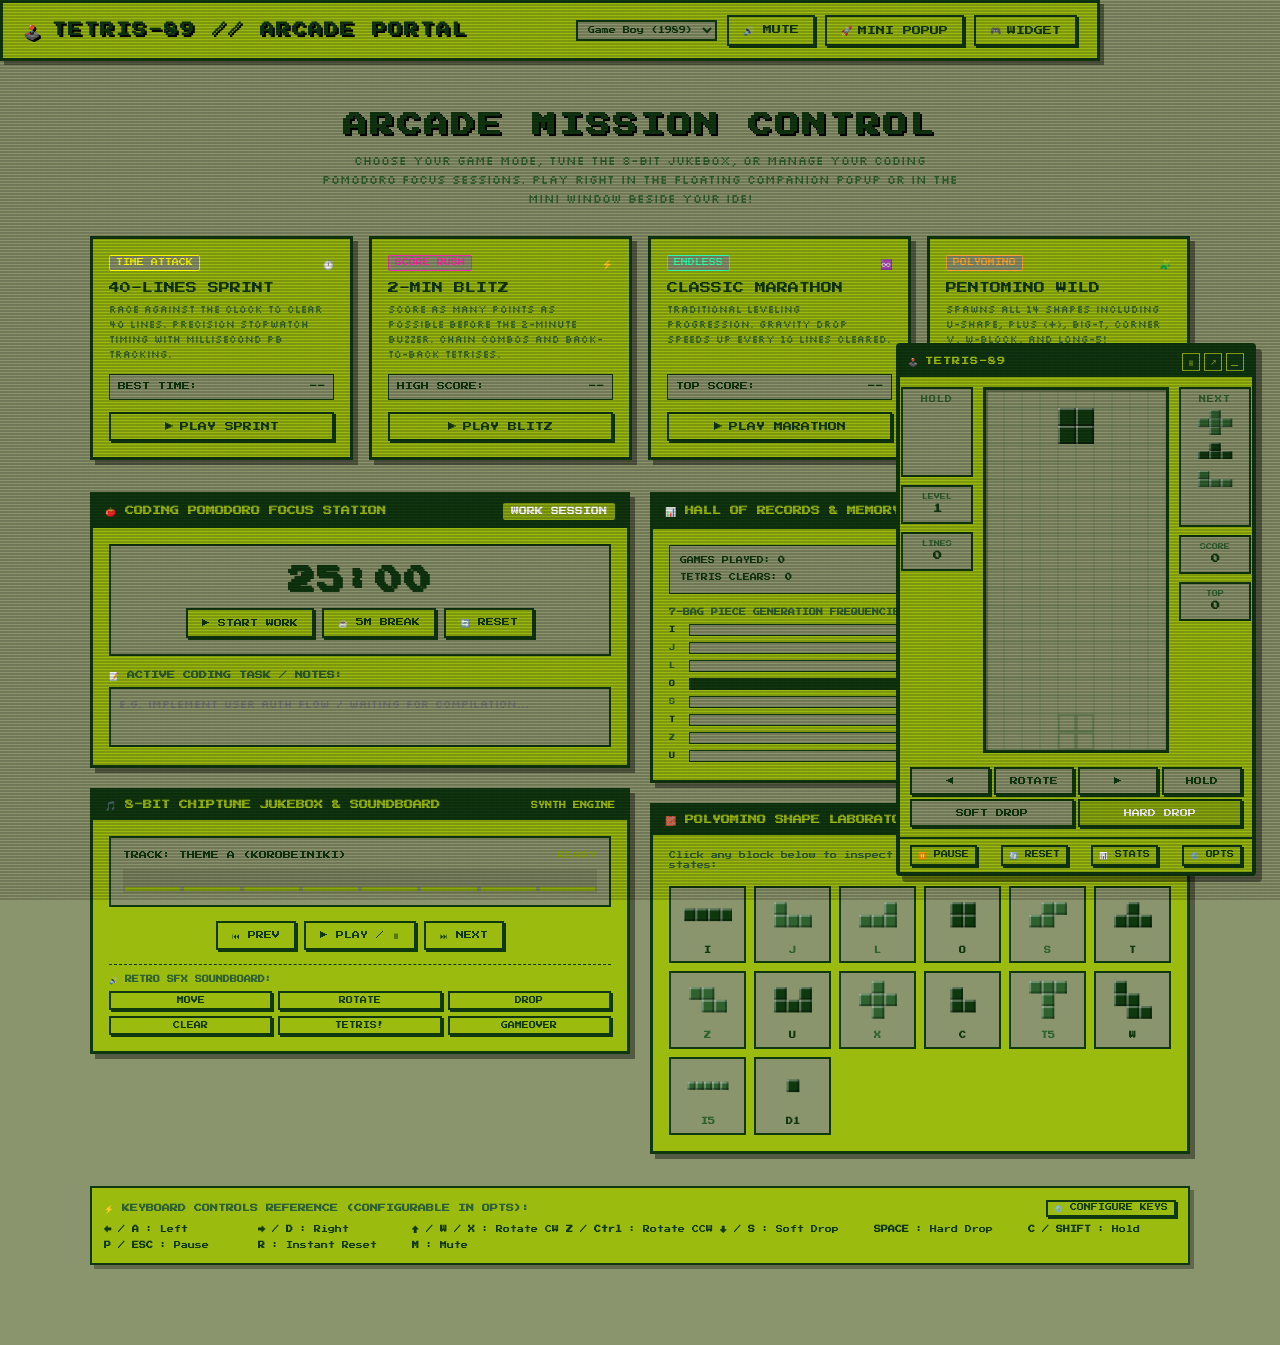
==== index.html @ 6d7c9aff "feat: Initial release of Lukey-tetris with Arcade Portal, Movable Mini Widget, Chiptune Jukebox, Pom" ====
<!DOCTYPE html>
<html lang="en">
<head>
  <meta charset="UTF-8">
  <meta name="viewport" content="width=device-width, initial-scale=1.0">
  <title>Retro Classic Tetris - Mini Floating Popup</title>
  <link rel="stylesheet" href="css/style.css">
  <link rel="icon" href="data:image/svg+xml,<svg xmlns='http://www.w3.org/2000/svg' viewBox='0 0 100 100'><rect width='45' height='45' fill='%2300f0f0'/><rect x='50' width='45' height='45' fill='%23f0a000'/><rect y='50' width='45' height='45' fill='%2300f000'/><rect x='50' y='50' width='45' height='45' fill='%23f00000'/></svg>">
</head>
<body data-theme="gameboy">
  <div class="crt-overlay"></div>

  <!-- Top Navigation Bar -->
  <header class="portal-nav">
    <div class="portal-logo">
      <span>🕹️</span> TETRIS-89 // ARCADE PORTAL
    </div>
    <div class="portal-nav-actions">
      <select id="quick-theme-select" class="setting-select" title="Switch Theme">
        <option value="gameboy">Game Boy (1989)</option>
        <option value="nes">NES Classic</option>
        <option value="cyberpunk">Cyberpunk Neon</option>
        <option value="matrix">Matrix Phosphor</option>
      </select>
      <button id="quick-mute-btn" class="retro-btn" title="Toggle Sound (M)">🔊 MUTE</button>
      <button id="btn-demo-popout" class="retro-btn primary" title="Open floating standalone popup window">
        <span>🚀</span> MINI POPUP
      </button>
      <button id="btn-demo-toggle-widget" class="retro-btn" title="Toggle floating widget">
        <span>🎮</span> WIDGET
      </button>
    </div>
  </header>

  <!-- Main Background Workspace & Arcade Portal -->
  <main class="workspace-container">
    <div class="portal-hero">
      <h1 class="portal-hero-title">ARCADE MISSION CONTROL</h1>
      <p class="portal-hero-sub">
        Choose your game mode, tune the 8-bit jukebox, or manage your coding Pomodoro focus sessions. Play right in the floating companion popup or in the mini window beside your IDE!
      </p>
    </div>

    <!-- Mode Selection Cards Grid -->
    <section class="mode-cards-grid">
      <!-- Mode 1: Sprint 40 -->
      <div class="mode-card">
        <div>
          <div class="mode-card-header">
            <span class="mode-tag" style="color: #ffff00; border-color: #ffff00;">TIME ATTACK</span>
            <span>⏱️</span>
          </div>
          <div class="mode-card-title">40-LINES SPRINT</div>
          <div class="mode-card-desc">
            Race against the clock to clear 40 lines. Precision stopwatch timing with millisecond PB tracking.
          </div>
        </div>
        <div>
          <div class="mode-card-stat">
            <span>BEST TIME:</span>
            <b id="hub-sprint-pb">--</b>
          </div>
          <button class="retro-btn primary btn-launch-mode" data-mode="sprint40" style="width: 100%;">
            <span>▶</span> PLAY SPRINT
          </button>
        </div>
      </div>

      <!-- Mode 2: Blitz 2-Min -->
      <div class="mode-card">
        <div>
          <div class="mode-card-header">
            <span class="mode-tag" style="color: #ff33aa; border-color: #ff33aa;">SCORE RUSH</span>
            <span>⚡</span>
          </div>
          <div class="mode-card-title">2-MIN BLITZ</div>
          <div class="mode-card-desc">
            Score as many points as possible before the 2-minute buzzer. Chain combos and Back-to-Back Tetrises.
          </div>
        </div>
        <div>
          <div class="mode-card-stat">
            <span>HIGH SCORE:</span>
            <b id="hub-blitz-pb">--</b>
          </div>
          <button class="retro-btn primary btn-launch-mode" data-mode="blitz2min" style="width: 100%;">
            <span>▶</span> PLAY BLITZ
          </button>
        </div>
      </div>

      <!-- Mode 3: Marathon -->
      <div class="mode-card">
        <div>
          <div class="mode-card-header">
            <span class="mode-tag" style="color: #33ffaa; border-color: #33ffaa;">ENDLESS</span>
            <span>♾️</span>
          </div>
          <div class="mode-card-title">CLASSIC MARATHON</div>
          <div class="mode-card-desc">
            Traditional leveling progression. Gravity drop speeds up every 10 lines cleared.
          </div>
        </div>
        <div>
          <div class="mode-card-stat">
            <span>TOP SCORE:</span>
            <b id="hub-marathon-pb">--</b>
          </div>
          <button class="retro-btn primary btn-launch-mode" data-mode="marathon" style="width: 100%;">
            <span>▶</span> PLAY MARATHON
          </button>
        </div>
      </div>

      <!-- Mode 4: Pentomino Wild -->
      <div class="mode-card">
        <div>
          <div class="mode-card-header">
            <span class="mode-tag" style="color: #ffaa33; border-color: #ffaa33;">POLYOMINO</span>
            <span>🧩</span>
          </div>
          <div class="mode-card-title">PENTOMINO WILD</div>
          <div class="mode-card-desc">
            Spawns all 14 shapes including U-Shape, Plus (+), Big-T, Corner V, W-block, and Long-5!
          </div>
        </div>
        <div>
          <div class="mode-card-stat">
            <span>SHAPE SET:</span>
            <b>14 BLOCKS</b>
          </div>
          <button class="retro-btn primary btn-launch-mode" data-mode="marathon" data-shapes="pentomino" style="width: 100%;">
            <span>▶</span> PLAY WILD
          </button>
        </div>
      </div>
    </section>

    <!-- Hub 2-Column Dashboard Grid -->
    <div class="portal-dashboard-grid">
      <!-- Left Column: Pomodoro & Jukebox -->
      <div style="display: flex; flex-direction: column; gap: 20px;">
        <!-- Card 1: Coding Pomodoro Station -->
        <div class="portal-card">
          <div class="portal-card-header">
            <span>🍅 CODING POMODORO FOCUS STATION</span>
            <span id="hub-pomo-status" class="pomo-status-tag">WORK SESSION</span>
          </div>
          <div class="portal-card-body">
            <div class="pomo-dashboard">
              <div id="hub-pomo-clock" class="pomo-large-clock">25:00</div>
              <div style="display: flex; gap: 8px; flex-wrap: wrap; justify-content: center;">
                <button id="hub-pomo-start" class="retro-btn primary" style="font-size: 8px;">▶ START WORK</button>
                <button id="hub-pomo-break" class="retro-btn" style="font-size: 8px;">☕ 5M BREAK</button>
                <button id="hub-pomo-reset" class="retro-btn" style="font-size: 8px;">🔄 RESET</button>
              </div>
            </div>
            <div>
              <div style="font-size: 8px; color: var(--text-muted); margin-bottom: 6px; font-weight: bold;">📝 ACTIVE CODING TASK / NOTES:</div>
              <textarea id="hub-pomo-notes" class="retro-textarea" placeholder="e.g. Implement user auth flow / Waiting for compilation..."></textarea>
            </div>
          </div>
        </div>

        <!-- Card 2: 8-Bit Chiptune Jukebox -->
        <div class="portal-card">
          <div class="portal-card-header">
            <span>🎵 8-BIT CHIPTUNE JUKEBOX & SOUNDBOARD</span>
            <span style="font-size: 7px; color: var(--panel-bg);">SYNTH ENGINE</span>
          </div>
          <div class="portal-card-body">
            <div class="jukebox-screen">
              <div style="display: flex; justify-content: space-between; align-items: center; font-size: 8px;">
                <span id="jukebox-track-name">TRACK: THEME A (KOROBEINIKI)</span>
                <span id="jukebox-status" style="color: var(--accent-color);">READY</span>
              </div>
              <div class="eq-container">
                <div class="eq-bar"></div>
                <div class="eq-bar"></div>
                <div class="eq-bar"></div>
                <div class="eq-bar"></div>
                <div class="eq-bar"></div>
                <div class="eq-bar"></div>
                <div class="eq-bar"></div>
                <div class="eq-bar"></div>
              </div>
            </div>

            <div style="display: flex; gap: 8px; justify-content: center;">
              <button id="jb-prev" class="retro-btn" style="font-size: 8px;">⏮ PREV</button>
              <button id="jb-play" class="retro-btn primary" style="font-size: 8px;">▶ PLAY / ⏸</button>
              <button id="jb-next" class="retro-btn" style="font-size: 8px;">⏭ NEXT</button>
            </div>

            <div style="border-top: 1px dashed var(--panel-border); padding-top: 10px;">
              <div style="font-size: 7px; color: var(--text-muted); margin-bottom: 6px; font-weight: bold;">🔊 RETRO SFX SOUNDBOARD:</div>
              <div class="sfx-grid">
                <button class="retro-btn btn-sfx" data-sfx="move" style="font-size: 7px; padding: 4px;">MOVE</button>
                <button class="retro-btn btn-sfx" data-sfx="rotate" style="font-size: 7px; padding: 4px;">ROTATE</button>
                <button class="retro-btn btn-sfx" data-sfx="drop" style="font-size: 7px; padding: 4px;">DROP</button>
                <button class="retro-btn btn-sfx" data-sfx="clear" style="font-size: 7px; padding: 4px;">CLEAR</button>
                <button class="retro-btn btn-sfx" data-sfx="tetris" style="font-size: 7px; padding: 4px;">TETRIS!</button>
                <button class="retro-btn btn-sfx" data-sfx="gameover" style="font-size: 7px; padding: 4px;">GAMEOVER</button>
              </div>
            </div>
          </div>
        </div>
      </div>

      <!-- Right Column: Records, Stats Matrix & Shape Lab -->
      <div style="display: flex; flex-direction: column; gap: 20px;">
        <!-- Card 3: Hall of Records -->
        <div class="portal-card">
          <div class="portal-card-header">
            <span>📊 HALL OF RECORDS & MEMORY</span>
            <button id="btn-open-full-stats" class="hdr-btn" style="font-size: 7px; padding: 2px 6px;">EXPAND</button>
          </div>
          <div class="portal-card-body">
            <div style="display: grid; grid-template-columns: 1fr 1fr; gap: 8px; font-size: 7px; background: var(--bg-color); padding: 10px; border: 1px solid var(--panel-border);">
              <div>GAMES PLAYED: <b id="hub-games-count">0</b></div>
              <div>LINES CLEARED: <b id="hub-lines-count">0</b></div>
              <div>TETRIS CLEARS: <b id="hub-tetris-count">0</b></div>
              <div>MAX COMBO: <b id="hub-combo-count">0</b></div>
            </div>

            <div>
              <div style="font-size: 7px; color: var(--text-muted); margin-bottom: 6px; font-weight: bold;">7-BAG PIECE GENERATION FREQUENCIES:</div>
              <div id="hub-piece-bars" class="piece-bars" style="max-height: 140px; overflow-y: auto;"></div>
            </div>
          </div>
        </div>

        <!-- Card 4: Polyomino Shape Laboratory -->
        <div class="portal-card">
          <div class="portal-card-header">
            <span>🧱 POLYOMINO SHAPE LABORATORY</span>
            <span style="font-size: 7px; color: var(--panel-bg);">14 SHAPES</span>
          </div>
          <div class="portal-card-body">
            <div style="font-size: 7px; color: var(--text-muted); line-height: 1.5;">
              Click any block below to inspect its rotation matrix and geometric states:
            </div>
            <div id="shape-lab-container" class="shape-lab-grid">
              <!-- Dynamically populated 14 blocks -->
            </div>
            <div id="shape-lab-detail" style="font-size: 7px; background: var(--bg-color); border: 1px solid var(--panel-border); padding: 8px; display: none;">
              <b id="shape-detail-name">U-SHAPE (POLYOMINO)</b>
              <div id="shape-detail-desc" style="color: var(--text-muted); margin-top: 4px;">Standard 5-block concave horseshoe piece.</div>
            </div>
          </div>
        </div>
      </div>
    </div>

    <!-- Quick Keyboard Controls Bar -->
    <div style="width: 100%; background: var(--panel-bg); border: 2px solid var(--panel-border); padding: 12px; box-shadow: 4px 4px 0px rgba(0,0,0,0.3);">
      <div style="display: flex; justify-content: space-between; align-items: center; margin-bottom: 8px;">
        <span style="font-size: 8px; font-weight: bold; color: var(--text-muted);">⚡ KEYBOARD CONTROLS REFERENCE (CONFIGURABLE IN OPTS):</span>
        <button id="btn-demo-settings" class="retro-btn" style="font-size: 7px; padding: 2px 6px;">⚙️ CONFIGURE KEYS</button>
      </div>
      <div style="display: grid; grid-template-columns: repeat(auto-fit, minmax(130px, 1fr)); gap: 6px; font-size: 7px;">
        <div><b>← / A</b> : Left</div>
        <div><b>→ / D</b> : Right</div>
        <div><b>↑ / W / X</b> : Rotate CW</div>
        <div><b>Z / Ctrl</b> : Rotate CCW</div>
        <div><b>↓ / S</b> : Soft Drop</div>
        <div><b>SPACE</b> : Hard Drop</div>
        <div><b>C / SHIFT</b> : Hold</div>
        <div><b>P / ESC</b> : Pause</div>
        <div><b>R</b> : Instant Reset</div>
        <div><b>M</b> : Mute</div>
      </div>
    </div>
  </main>

  <!-- FLOATING DRAGGABLE TETRIS POPUP WIDGET -->
  <div id="tetris-widget" class="tetris-widget">
    <!-- Draggable Header -->
    <div id="widget-header" class="widget-header">
      <div class="widget-title">
        <span>🕹️</span> TETRIS-89
        <span id="pomo-badge" class="pomo-badge" title="Click to Toggle Work / Break Timer">🍅 25:00</span>
      </div>
      <div class="widget-controls">
        <button id="btn-pause-header" class="hdr-btn" title="Pause (P)">⏸</button>
        <button id="btn-popout" class="hdr-btn" title="Pop-out into Standalone Window">↗</button>
        <button id="btn-minimize" class="hdr-btn" title="Minimize to Corner Pill">_</button>
      </div>
    </div>

    <!-- Main Widget Body -->
    <div class="widget-body">
      <!-- Left Side Panel (Hold & Level/Lines) -->
      <div class="side-panel">
        <div class="side-box">
          <div class="side-box-title">HOLD</div>
          <canvas id="hold-canvas" class="side-canvas"></canvas>
        </div>

        <div class="stat-box">
          <div class="stat-label">LEVEL</div>
          <div id="level-val" class="stat-value">1</div>
        </div>

        <div class="stat-box">
          <div class="stat-label">LINES</div>
          <div id="lines-val" class="stat-value">0</div>
        </div>
      </div>

      <!-- Center Game Matrix -->
      <div class="matrix-container">
        <canvas id="tetris-canvas"></canvas>

        <!-- Line clear / Combo badge -->
        <div id="line-badge" class="line-clear-badge">+800</div>

        <!-- Pause Overlay -->
        <div id="pause-overlay" class="matrix-overlay">
          <div class="overlay-title">PAUSED</div>
          <div class="overlay-sub">PRESS 'P' OR BUTTON TO RESUME</div>
          <div style="display: flex; flex-direction: column; gap: 8px; width: 85%;">
            <button id="btn-unpause" class="retro-btn primary" style="font-size: 8px;">▶ RESUME</button>
            <button id="btn-restart-pause" class="retro-btn" style="font-size: 8px; border-color: #ff4444; color: #ff6666;">🔄 RESTART GAME</button>
          </div>
        </div>

        <!-- Game Over Overlay -->
        <div id="game-over-overlay" class="matrix-overlay">
          <div class="overlay-title" style="color: #ff3333;">GAME OVER</div>
          <div id="new-record-banner" style="font-size: 7px; color: #ffcc00; margin-bottom: 6px; display: none;">★ NEW HIGH SCORE! ★</div>
          <div class="overlay-sub">
            SCORE: <span id="final-score-val">0</span><br>
            LINES: <span id="final-lines-val">0</span>
          </div>
          <button id="btn-restart-game" class="retro-btn primary" style="font-size: 8px;">🔄 PLAY AGAIN</button>
        </div>

        <!-- Resume Saved Game Overlay -->
        <div id="resume-overlay" class="matrix-overlay">
          <div class="overlay-title">SAVED GAME FOUND</div>
          <div id="saved-score-info" class="overlay-sub">SCORE: 0 | LVL: 1</div>
          <div style="display: flex; flex-direction: column; gap: 6px; width: 85%;">
            <button id="btn-resume-saved" class="retro-btn primary" style="font-size: 7px;">▶ RESUME GAME</button>
            <button id="btn-new-instead" class="retro-btn" style="font-size: 7px;">✨ NEW GAME</button>
          </div>
        </div>
      </div>

      <!-- Right Side Panel (Next Queue & Score) -->
      <div class="side-panel">
        <div class="side-box">
          <div class="side-box-title">NEXT</div>
          <canvas id="next-canvas" class="side-canvas tall"></canvas>
        </div>

        <div class="stat-box">
          <div class="stat-label">SCORE</div>
          <div id="score-val" class="stat-value">0</div>
        </div>

        <div class="stat-box">
          <div class="stat-label">TOP</div>
          <div id="high-score-val" class="stat-value">0</div>
        </div>
      </div>
    </div>

    <!-- On-screen Quick Controls -->
    <div class="touch-controls">
      <button id="btn-left" class="touch-btn">◀</button>
      <button id="btn-rotate" class="touch-btn">ROTATE</button>
      <button id="btn-right" class="touch-btn">▶</button>
      <button id="btn-hold" class="touch-btn">HOLD</button>
      <button id="btn-down" class="touch-btn" style="grid-column: span 2;">SOFT DROP</button>
      <button id="btn-drop" class="touch-btn" style="grid-column: span 2; background: var(--accent-color); color: #fff;">HARD DROP</button>
    </div>

    <!-- Footer Toolbar -->
    <div class="widget-footer">
      <button id="btn-footer-pause" class="retro-btn" style="font-size: 7px; padding: 4px 6px;" title="Pause / Resume (P)">⏸️ PAUSE</button>
      <button id="btn-footer-restart" class="retro-btn" style="font-size: 7px; padding: 4px 6px;" title="Restart from Beginning">🔄 RESET</button>
      <button id="btn-stats" class="retro-btn" style="font-size: 7px; padding: 4px 6px;">📊 STATS</button>
      <button id="btn-settings" class="retro-btn" style="font-size: 7px; padding: 4px 6px;">⚙️ OPTS</button>
    </div>
  </div>

  <!-- MINIMIZED BOTTOM-RIGHT DOCK PILL -->
  <div id="tetris-pill" class="tetris-pill" title="Click to Restore Tetris">
    <span>🎮</span>
    <div>
      <div class="pill-title">TETRIS-89</div>
      <div class="pill-stat">SCORE: <span id="pill-score">0</span> (LVL <span id="pill-level">1</span>)</div>
    </div>
    <span style="font-size: 8px;">▲</span>
  </div>

  <!-- BACKDROP -->
  <div id="modal-backdrop" class="modal-backdrop"></div>

  <!-- SETTINGS MODAL -->
  <div id="settings-modal" class="retro-modal">
    <div class="modal-header">
      <span>⚙️ GAME OPTIONS & THEMES</span>
      <button id="btn-close-settings" class="hdr-btn">✕</button>
    </div>
    <div class="modal-body">
      <div class="modal-section-title">GAMEPLAY MODES & DIFFICULTY</div>
      <div class="setting-row">
        <span>Game Mode:</span>
        <select id="game-mode-select" class="setting-select">
          <option value="marathon">Classic Marathon (Endless)</option>
          <option value="sprint40">40 Lines Sprint (Time Attack)</option>
          <option value="blitz2min">2-Minute Blitz (Score Rush)</option>
        </select>
      </div>

      <div class="setting-row">
        <span>Starting Level:</span>
        <select id="starting-level-select" class="setting-select">
          <option value="1">Level 1 (Easy)</option>
          <option value="3">Level 3 (Normal)</option>
          <option value="5">Level 5 (Medium)</option>
          <option value="8">Level 8 (Fast)</option>
          <option value="10">Level 10 (Hyper)</option>
          <option value="15">Level 15 (Grandmaster)</option>
        </select>
      </div>

      <div class="setting-row">
        <span>Shape Set / Mode:</span>
        <select id="piece-mode-select" class="setting-select">
          <option value="extended">Extended (U-Shape, +, Corner, T5, W)</option>
          <option value="pentomino">Master Wild (All 14 Polyominoes)</option>
          <option value="classic">Classic 7 (Standard 1989)</option>
        </select>
      </div>

      <div class="modal-section-title">CODING COMPANION & DISPLAY</div>
      <div class="setting-row">
        <span>Window Opacity:</span>
        <input type="range" id="opacity-slider" min="50" max="100" value="100" style="width: 100px;">
      </div>

      <div class="setting-row">
        <span>Widget Scale:</span>
        <select id="scale-select" class="setting-select">
          <option value="compact">Compact (320px)</option>
          <option value="normal">Standard (360px)</option>
          <option value="large">Expanded (430px)</option>
        </select>
      </div>

      <div class="setting-row">
        <span>Pomodoro Focus Companion:</span>
        <input type="checkbox" id="pomo-toggle">
      </div>

      <div class="modal-section-title">THEMES & VISUAL EFFECTS</div>
      <div class="setting-row">
        <span>Aesthetic Theme:</span>
        <select id="theme-select" class="setting-select">
          <option value="gameboy">Game Boy (1989)</option>
          <option value="nes">NES Classic</option>
          <option value="cyberpunk">Cyberpunk Neon</option>
          <option value="matrix">Matrix Phosphor</option>
        </select>
      </div>

      <div class="setting-row">
        <span>Hard Drop Screen Shake:</span>
        <input type="checkbox" id="shake-toggle" checked>
      </div>

      <div class="setting-row">
        <span>Line Clear Pixel Sparks:</span>
        <input type="checkbox" id="particle-toggle" checked>
      </div>

      <div class="setting-row">
        <span>CRT Scanline Shader:</span>
        <input type="checkbox" id="crt-toggle" checked>
      </div>

      <div class="setting-row">
        <span>Ghost Landing Piece:</span>
        <input type="checkbox" id="ghost-toggle" checked>
      </div>

      <div class="modal-section-title">8-BIT CHIPTUNE SYNTHESIZER</div>
      <div class="setting-row">
        <span>Music Track:</span>
        <select id="track-select" class="setting-select">
          <option value="themeA">Theme A (Korobeiniki - Classic)</option>
          <option value="themeB">Theme B (Troika - Upbeat Dance)</option>
          <option value="themeC">Theme C (Bradinsky - Arcade)</option>
        </select>
      </div>

      <div class="setting-row">
        <span>BGM Music Enabled:</span>
        <input type="checkbox" id="bgm-toggle" checked>
      </div>

      <div class="setting-row">
        <span>Retro Sound Effects:</span>
        <input type="checkbox" id="sfx-toggle" checked>
      </div>

      <div class="modal-section-title">KEYBOARD CUSTOMIZER (CLICK TO REBIND)</div>
      <div id="keybinds-container" class="keybind-list">
        <!-- Rendered dynamically -->
      </div>
    </div>
  </div>

  <!-- STATS & PIECE GENERATION MEMORY MODAL -->
  <div id="stats-modal" class="retro-modal">
    <div class="modal-header">
      <span>📊 MEMORY & GENERATION STATS</span>
      <button id="btn-close-stats" class="hdr-btn">✕</button>
    </div>
    <div class="modal-body">
      <div class="modal-section-title">ALL-TIME RECORDS & PERSONAL BESTS</div>
      <div style="display: grid; grid-template-columns: 1fr 1fr; gap: 6px; font-size: 7px; margin-bottom: 6px;">
        <div>GAMES: <b id="stat-games-played">0</b></div>
        <div>LINES: <b id="stat-total-lines">0</b></div>
        <div>TETRIS: <b id="stat-tetris-count">0</b></div>
        <div>MAX COMBO: <b id="stat-max-combo">0</b></div>
        <div>SPRINT (40L): <b id="stat-sprint-record" style="color: #ffff00;">--</b></div>
        <div>BLITZ (2M): <b id="stat-blitz-record" style="color: #ff33aa;">--</b></div>
      </div>

      <div class="modal-section-title">7-BAG PIECE GENERATION HISTORY</div>
      <div id="piece-bars-container" class="piece-bars">
        <!-- Dynamically rendered bars -->
      </div>

      <div class="modal-section-title">TOP 5 HIGH SCORES (MARATHON)</div>
      <ul id="high-scores-list" style="padding-left: 0;"></ul>
    </div>
  </div>

  <!-- Script includes -->
  <script src="js/audio.js"></script>
  <script src="js/storage.js"></script>
  <script src="js/engine.js"></script>
  <script src="js/ui.js"></script>
  <script>
    // Initialize UI on DOM load
    let tetrisUI = null;
    window.addEventListener('DOMContentLoaded', () => {
      tetrisUI = new TetrisUI(false);

      // Workspace helper buttons
      document.getElementById('btn-demo-pause')?.addEventListener('click', () => {
        tetrisUI.engine.togglePause();
      });

      document.getElementById('btn-demo-restart')?.addEventListener('click', () => {
        if (tetrisUI.pauseOverlay) tetrisUI.pauseOverlay.classList.remove('active');
        if (tetrisUI.gameOverOverlay) tetrisUI.gameOverOverlay.classList.remove('active');
        if (tetrisUI.resumeOverlay) tetrisUI.resumeOverlay.classList.remove('active');
        tetrisUI.engine.startNewGame();
      });

      document.getElementById('btn-demo-popout')?.addEventListener('click', () => {
        const popupWidth = 380;
        const popupHeight = 640;
        const left = window.screenX + window.outerWidth - popupWidth - 20;
        const top = window.screenY + 50;
        window.open('popup.html', 'TetrisPopup', `width=${popupWidth},height=${popupHeight},left=${left},top=${top},resizable=yes`);
      });

      document.getElementById('btn-demo-toggle-widget')?.addEventListener('click', () => {
        const widget = document.getElementById('tetris-widget');
        const pill = document.getElementById('tetris-pill');
        if (widget.classList.contains('minimized')) {
          tetrisUI.restore();
        } else {
          tetrisUI.minimize();
        }
      });

      document.getElementById('btn-demo-stats')?.addEventListener('click', () => {
        document.getElementById('btn-stats')?.click();
      });

      document.getElementById('btn-demo-settings')?.addEventListener('click', () => {
        document.getElementById('btn-settings')?.click();
      });
    });
  </script>
</body>
</html>
---- css/style.css ----
/* ==========================================================================
   RETRO CLASSIC TETRIS - STYLESHEET
   Themes: Game Boy (1989), NES Classic, Cyberpunk Synthwave, Matrix Terminal
   Features: Draggable floating popup, Minimize-to-Pill, CRT Scanlines, 8-Bit HUD
   ========================================================================== */

@import url('https://fonts.googleapis.com/css2?family=Press+Start+2P&family=Silkscreen:wght@400;700&family=VT323&display=swap');

:root {
  /* Default: Game Boy 1989 Theme */
  --bg-color: #8b956d;
  --panel-bg: #9bbc0f;
  --panel-border: #0f380f;
  --text-main: #0f380f;
  --text-muted: #306230;
  --accent-color: #8bac0f;
  --highlight-color: #0f380f;
  --grid-line: rgba(48, 98, 48, 0.25);
  
  /* Piece colors (Game Boy 4-tone palette) */
  --tet-I: #0f380f;
  --tet-J: #306230;
  --tet-L: #306230;
  --tet-O: #0f380f;
  --tet-S: #306230;
  --tet-T: #0f380f;
  --tet-Z: #306230;
  --tet-U: #0f380f;
  --tet-X: #306230;
  --tet-C: #0f380f;
  --tet-T5: #306230;
  --tet-W: #0f380f;
  --tet-I5: #306230;
  --tet-D1: #0f380f;
  --tet-ghost: rgba(48, 98, 48, 0.35);

  --font-pixel: 'Press Start 2P', 'Silkscreen', 'VT323', monospace;
  --font-alt: 'Silkscreen', monospace;
  --pixel-shadow: 2px 2px 0px #000;
  --ui-radius: 4px;
}

/* --- THEMES --- */

/* 1. NES Classic 1989 Theme */
body[data-theme="nes"] {
  --bg-color: #1a1a1a;
  --panel-bg: #282828;
  --panel-border: #bcbcbc;
  --text-main: #fcfcfc;
  --text-muted: #bcbcbc;
  --accent-color: #e40058;
  --highlight-color: #fce400;
  --grid-line: rgba(255, 255, 255, 0.08);

  --tet-I: #00f0f0;
  --tet-J: #0044f0;
  --tet-L: #f0a000;
  --tet-O: #f0f000;
  --tet-S: #00f000;
  --tet-T: #a000f0;
  --tet-Z: #f00000;
  --tet-U: #ff5500;
  --tet-X: #ff00aa;
  --tet-C: #ffd700;
  --tet-T5: #00ffcc;
  --tet-W: #9900ff;
  --tet-I5: #33ccff;
  --tet-D1: #ffffff;
  --tet-ghost: rgba(255, 255, 255, 0.25);
}

/* 2. Cyberpunk Synthwave Theme */
body[data-theme="cyberpunk"] {
  --bg-color: #0b0813;
  --panel-bg: #151124;
  --panel-border: #ff007f;
  --text-main: #00f3ff;
  --text-muted: #ff007f;
  --accent-color: #ffe600;
  --highlight-color: #00f3ff;
  --grid-line: rgba(0, 243, 255, 0.12);

  --tet-I: #00f3ff;
  --tet-J: #0066ff;
  --tet-L: #ff9900;
  --tet-O: #ffe600;
  --tet-S: #00ff66;
  --tet-T: #cc00ff;
  --tet-Z: #ff0055;
  --tet-U: #ff3366;
  --tet-X: #ff00ff;
  --tet-C: #ffcc00;
  --tet-T5: #00ffcc;
  --tet-W: #aa33ff;
  --tet-I5: #00ffff;
  --tet-D1: #ffffff;
  --tet-ghost: rgba(0, 243, 255, 0.3);
}

/* 3. Matrix Phosphor Terminal Theme */
body[data-theme="matrix"] {
  --bg-color: #020b04;
  --panel-bg: #051408;
  --panel-border: #00ff66;
  --text-main: #00ff66;
  --text-muted: #009933;
  --accent-color: #33ff88;
  --highlight-color: #ffffff;
  --grid-line: rgba(0, 255, 102, 0.15);

  --tet-I: #00ff66;
  --tet-J: #00cc55;
  --tet-L: #00aa44;
  --tet-O: #33ff88;
  --tet-S: #00ff66;
  --tet-T: #00cc55;
  --tet-Z: #00aa44;
  --tet-U: #00ff66;
  --tet-X: #33ff88;
  --tet-C: #00cc55;
  --tet-T5: #00aa44;
  --tet-W: #33ff88;
  --tet-I5: #00ff66;
  --tet-D1: #ffffff;
  --tet-ghost: rgba(0, 255, 102, 0.25);
}

/* --- BASE STYLES --- */

* {
  box-sizing: border-box;
  margin: 0;
  padding: 0;
  user-select: none;
  -webkit-user-select: none;
}

body {
  background-color: var(--bg-color);
  color: var(--text-main);
  font-family: var(--font-pixel);
  font-size: 10px;
  line-height: 1.4;
  min-height: 100vh;
  overflow: hidden;
  transition: background-color 0.25s ease, color 0.25s ease;
}

/* CRT Screen Shader Overlay */
.crt-overlay {
  pointer-events: none;
  position: fixed;
  top: 0;
  left: 0;
  width: 100vw;
  height: 100vh;
  z-index: 9999;
  background: linear-gradient(
    rgba(18, 16, 16, 0) 50%, 
    rgba(0, 0, 0, 0.22) 50%
  ), linear-gradient(
    90deg,
    rgba(255, 0, 0, 0.03),
    rgba(0, 255, 0, 0.01),
    rgba(0, 0, 255, 0.03)
  );
  background-size: 100% 3px, 6px 100%;
  opacity: 0.85;
}

body.no-crt .crt-overlay {
  display: none;
}

/* --- RETRO ARCADE PORTAL & MENU HUB STYLES --- */

.portal-nav {
  width: 100%;
  max-width: 1100px;
  display: flex;
  justify-content: space-between;
  align-items: center;
  padding: 12px 20px;
  background: var(--panel-bg);
  border: 3px solid var(--panel-border);
  box-shadow: 4px 4px 0px rgba(0, 0, 0, 0.4);
  margin-bottom: 24px;
}

.portal-logo {
  display: flex;
  align-items: center;
  gap: 10px;
  font-size: 14px;
  font-weight: bold;
  letter-spacing: 2px;
  color: var(--text-main);
  text-shadow: var(--pixel-shadow);
}

.portal-nav-actions {
  display: flex;
  align-items: center;
  gap: 10px;
}

.workspace-container {
  display: flex;
  flex-direction: column;
  align-items: center;
  min-height: 100vh;
  padding: 24px 20px 80px 20px;
  width: 100%;
  max-width: 1140px;
  margin: 0 auto;
}

.portal-hero {
  text-align: center;
  margin-bottom: 28px;
}

.portal-hero-title {
  font-size: 24px;
  letter-spacing: 3px;
  color: var(--text-main);
  text-shadow: var(--pixel-shadow);
  margin-bottom: 8px;
}

.portal-hero-sub {
  font-family: var(--font-alt);
  font-size: 12px;
  color: var(--text-muted);
  max-width: 650px;
  line-height: 1.6;
}

/* Mode Selection Cards Grid */
.mode-cards-grid {
  display: grid;
  grid-template-columns: repeat(auto-fit, minmax(240px, 1fr));
  gap: 16px;
  width: 100%;
  margin-bottom: 32px;
}

.mode-card {
  background: var(--panel-bg);
  border: 3px solid var(--panel-border);
  box-shadow: 5px 5px 0px rgba(0, 0, 0, 0.4);
  padding: 16px;
  display: flex;
  flex-direction: column;
  justify-content: space-between;
  position: relative;
  transition: transform 0.1s ease, box-shadow 0.1s ease, border-color 0.15s ease;
}

.mode-card:hover {
  transform: translate(-2px, -2px);
  box-shadow: 7px 7px 0px var(--panel-border);
  border-color: var(--highlight-color);
}

.mode-card-header {
  display: flex;
  justify-content: space-between;
  align-items: center;
  margin-bottom: 10px;
}

.mode-tag {
  font-size: 7px;
  background: var(--bg-color);
  border: 1px solid var(--panel-border);
  padding: 2px 6px;
  border-radius: 2px;
}

.mode-card-title {
  font-size: 11px;
  margin-bottom: 6px;
  color: var(--text-main);
  display: flex;
  align-items: center;
  gap: 6px;
}

.mode-card-desc {
  font-family: var(--font-alt);
  font-size: 10px;
  color: var(--text-muted);
  line-height: 1.5;
  margin-bottom: 12px;
  flex-grow: 1;
}

.mode-card-stat {
  font-size: 8px;
  background: var(--bg-color);
  padding: 6px 8px;
  border: 1px solid var(--panel-border);
  margin-bottom: 12px;
  display: flex;
  justify-content: space-between;
}

.mode-card-stat b {
  color: var(--highlight-color);
}

/* Hub 2-Column Dashboard Grid */
.portal-dashboard-grid {
  display: grid;
  grid-template-columns: 1fr 1fr;
  gap: 20px;
  width: 100%;
  margin-bottom: 32px;
}

@media (max-width: 860px) {
  .portal-dashboard-grid {
    grid-template-columns: 1fr;
  }
}

.portal-card {
  background: var(--panel-bg);
  border: 3px solid var(--panel-border);
  box-shadow: 5px 5px 0px rgba(0, 0, 0, 0.4);
  display: flex;
  flex-direction: column;
}

.portal-card-header {
  background: var(--panel-border);
  color: var(--panel-bg);
  padding: 8px 12px;
  font-size: 9px;
  font-weight: bold;
  display: flex;
  justify-content: space-between;
  align-items: center;
}

.portal-card-body {
  padding: 16px;
  display: flex;
  flex-direction: column;
  gap: 14px;
}

/* Chiptune Jukebox & Equalizer */
.jukebox-screen {
  background: var(--bg-color);
  border: 2px solid var(--panel-border);
  padding: 12px;
  display: flex;
  flex-direction: column;
  gap: 8px;
}

.eq-container {
  display: flex;
  align-items: flex-end;
  gap: 4px;
  height: 24px;
  padding: 2px;
  background: rgba(0,0,0,0.1);
}

.eq-bar {
  flex: 1;
  background: var(--accent-color);
  height: 20%;
  transition: height 0.15s ease;
}

.eq-bar.playing {
  animation: eq-bounce 0.6s infinite alternate ease-in-out;
}
.eq-bar:nth-child(2) { animation-delay: 0.1s; }
.eq-bar:nth-child(3) { animation-delay: 0.25s; }
.eq-bar:nth-child(4) { animation-delay: 0.15s; }
.eq-bar:nth-child(5) { animation-delay: 0.3s; }
.eq-bar:nth-child(6) { animation-delay: 0.05s; }
.eq-bar:nth-child(7) { animation-delay: 0.2s; }
.eq-bar:nth-child(8) { animation-delay: 0.35s; }

@keyframes eq-bounce {
  0% { height: 15%; }
  50% { height: 90%; }
  100% { height: 35%; }
}

.sfx-grid {
  display: grid;
  grid-template-columns: repeat(3, 1fr);
  gap: 6px;
}

/* Pomodoro Dashboard */
.pomo-dashboard {
  background: var(--bg-color);
  border: 2px solid var(--panel-border);
  padding: 16px;
  text-align: center;
  display: flex;
  flex-direction: column;
  align-items: center;
  gap: 10px;
}

.pomo-large-clock {
  font-size: 26px;
  font-weight: bold;
  letter-spacing: 3px;
  color: var(--text-main);
  text-shadow: 2px 2px 0px var(--panel-border);
  font-family: var(--font-pixel);
}

.pomo-status-tag {
  font-size: 8px;
  padding: 3px 8px;
  border-radius: 2px;
  background: var(--accent-color);
  color: #fff;
}

.retro-textarea {
  width: 100%;
  height: 60px;
  background: var(--bg-color);
  border: 2px solid var(--panel-border);
  color: var(--text-main);
  font-family: var(--font-alt);
  font-size: 11px;
  padding: 8px;
  resize: none;
  outline: none;
}

/* Shape Laboratory Grid */
.shape-lab-grid {
  display: grid;
  grid-template-columns: repeat(auto-fill, minmax(65px, 1fr));
  gap: 8px;
}

.shape-lab-card {
  background: var(--bg-color);
  border: 2px solid var(--panel-border);
  padding: 6px;
  text-align: center;
  display: flex;
  flex-direction: column;
  align-items: center;
  cursor: pointer;
  transition: transform 0.1s ease, border-color 0.15s ease;
}

.shape-lab-card:hover {
  transform: translateY(-2px);
  border-color: var(--highlight-color);
}

.shape-lab-canvas {
  width: 48px;
  height: 48px;
  image-rendering: pixelated;
}

.shape-lab-name {
  font-size: 7px;
  margin-top: 4px;
  font-weight: bold;
}

/* Retro Arcade Buttons */
.retro-btn {
  background: var(--panel-bg);
  color: var(--text-main);
  border: 2px solid var(--panel-border);
  box-shadow: 2px 2px 0px var(--panel-border);
  padding: 8px 14px;
  font-family: var(--font-pixel);
  font-size: 9px;
  cursor: pointer;
  outline: none;
  display: inline-flex;
  align-items: center;
  justify-content: center;
  gap: 6px;
  transition: transform 0.05s ease, box-shadow 0.05s ease, background-color 0.15s ease;
}

.retro-btn:hover {
  background: var(--accent-color);
  color: #fff;
}

.retro-btn:active {
  transform: translate(2px, 2px);
  box-shadow: 0px 0px 0px var(--panel-border);
}

.retro-btn.primary {
  border-color: var(--highlight-color);
  color: var(--highlight-color);
}

/* --- FLOATING POPUP WIDGET --- */

.tetris-widget {
  position: fixed;
  bottom: 24px;
  right: 24px;
  width: 360px;
  background: var(--panel-bg);
  border: 4px solid var(--panel-border);
  box-shadow: 6px 6px 0px rgba(0, 0, 0, 0.4);
  z-index: 1000;
  display: flex;
  flex-direction: column;
  border-radius: var(--ui-radius);
  transition: transform 0.2s cubic-bezier(0.2, 0.9, 0.3, 1.1), opacity 0.2s ease;
}

.tetris-widget.minimized {
  transform: translateY(120%);
  opacity: 0;
  pointer-events: none;
}

/* Floating Window Header */
.widget-header {
  background: var(--panel-border);
  color: var(--panel-bg);
  padding: 6px 8px;
  display: flex;
  justify-content: space-between;
  align-items: center;
  cursor: grab;
  font-size: 8px;
  letter-spacing: 1px;
}

.widget-header:active {
  cursor: grabbing;
}

.widget-title {
  display: flex;
  align-items: center;
  gap: 6px;
  font-weight: bold;
}

.widget-controls {
  display: flex;
  gap: 4px;
}

.hdr-btn {
  background: transparent;
  border: 1px solid var(--panel-bg);
  color: var(--panel-bg);
  width: 18px;
  height: 18px;
  font-family: var(--font-pixel);
  font-size: 8px;
  display: flex;
  align-items: center;
  justify-content: center;
  cursor: pointer;
  padding: 0;
}

.hdr-btn:hover {
  background: var(--panel-bg);
  color: var(--panel-border);
}

/* Widget Main Body */
.widget-body {
  display: flex;
  padding: 10px;
  gap: 10px;
  justify-content: center;
  align-items: flex-start;
  background: var(--panel-bg);
}

/* Side Panels (Hold & Next) */
.side-panel {
  display: flex;
  flex-direction: column;
  gap: 8px;
  width: 76px;
}

.side-box {
  background: var(--bg-color);
  border: 2px solid var(--panel-border);
  padding: 6px 4px;
  text-align: center;
}

.side-box-title {
  font-size: 7px;
  color: var(--text-muted);
  margin-bottom: 4px;
  letter-spacing: 1px;
}

.side-canvas {
  width: 60px;
  height: 60px;
  image-rendering: pixelated;
  image-rendering: crisp-edges;
  display: block;
  margin: 0 auto;
}

.side-canvas.tall {
  height: 110px;
}

/* Stat Box */
.stat-box {
  background: var(--bg-color);
  border: 2px solid var(--panel-border);
  padding: 6px 4px;
  text-align: center;
}

.stat-label {
  font-size: 6px;
  color: var(--text-muted);
  margin-bottom: 2px;
}

.stat-value {
  font-size: 9px;
  font-weight: bold;
  color: var(--text-main);
  word-break: break-all;
}

/* Game Matrix Screen */
.matrix-container {
  position: relative;
  background: var(--bg-color);
  border: 3px solid var(--panel-border);
  box-shadow: inset 2px 2px 0px rgba(0,0,0,0.25);
  display: flex;
  align-items: center;
  justify-content: center;
}

#tetris-canvas {
  display: block;
  image-rendering: pixelated;
  image-rendering: crisp-edges;
}

/* Matrix Overlays (Pause, Game Over, Resume) */
.matrix-overlay {
  position: absolute;
  top: 0;
  left: 0;
  width: 100%;
  height: 100%;
  background: rgba(0, 0, 0, 0.85);
  color: #fff;
  display: none;
  flex-direction: column;
  align-items: center;
  justify-content: center;
  padding: 12px;
  text-align: center;
  z-index: 10;
}

.matrix-overlay.active {
  display: flex;
}

.overlay-title {
  font-size: 12px;
  margin-bottom: 8px;
  color: var(--accent-color);
  text-shadow: var(--pixel-shadow);
  animation: blink 1s infinite alternate;
}

.overlay-sub {
  font-size: 7px;
  color: #ccc;
  margin-bottom: 12px;
  line-height: 1.4;
}

@keyframes blink {
  0% { opacity: 1; }
  100% { opacity: 0.6; }
}

/* Line Clear Popup Banner */
.line-clear-badge {
  position: absolute;
  top: 40%;
  left: 50%;
  transform: translate(-50%, -50%) scale(0);
  background: var(--highlight-color);
  color: var(--panel-bg);
  border: 2px solid var(--panel-border);
  padding: 6px 10px;
  font-size: 9px;
  font-weight: bold;
  pointer-events: none;
  z-index: 15;
  transition: transform 0.15s cubic-bezier(0.18, 0.89, 0.32, 1.28), opacity 0.2s ease;
  opacity: 0;
}

.line-clear-badge.show {
  transform: translate(-50%, -50%) scale(1.1);
  opacity: 1;
}

/* Bottom Controls / Toolbar */
.widget-footer {
  background: var(--panel-bg);
  border-top: 2px solid var(--panel-border);
  padding: 6px 10px;
  display: flex;
  justify-content: space-between;
  align-items: center;
  gap: 6px;
}

.touch-controls {
  display: grid;
  grid-template-columns: repeat(4, 1fr);
  gap: 4px;
  padding: 4px 10px 10px 10px;
}

.touch-btn {
  background: var(--bg-color);
  color: var(--text-main);
  border: 2px solid var(--panel-border);
  font-family: var(--font-pixel);
  font-size: 8px;
  padding: 8px 0;
  text-align: center;
  cursor: pointer;
  box-shadow: 2px 2px 0px var(--panel-border);
}

.touch-btn:active {
  transform: translate(1px, 1px);
  box-shadow: 0px 0px 0px;
}

/* --- MINIMIZED PILL (Bottom-Right Dock) --- */

.tetris-pill {
  position: fixed;
  bottom: 20px;
  right: 20px;
  background: var(--panel-bg);
  border: 3px solid var(--panel-border);
  box-shadow: 4px 4px 0px rgba(0, 0, 0, 0.4);
  padding: 8px 14px;
  display: none;
  align-items: center;
  gap: 10px;
  cursor: pointer;
  z-index: 999;
  border-radius: var(--ui-radius);
  animation: pulse-border 2s infinite ease;
}

.tetris-pill.active {
  display: flex;
}

.tetris-pill:hover {
  background: var(--accent-color);
  color: #fff;
}

.pill-title {
  font-size: 8px;
  font-weight: bold;
}

.pill-stat {
  font-size: 7px;
  color: var(--text-muted);
}

@keyframes pulse-border {
  0%, 100% { border-color: var(--panel-border); }
  50% { border-color: var(--accent-color); }
}

/* --- MODAL DIALOGS (Settings, Stats & History) --- */

.retro-modal {
  position: fixed;
  top: 50%;
  left: 50%;
  transform: translate(-50%, -50%) scale(0.95);
  width: 90%;
  max-width: 380px;
  background: var(--panel-bg);
  border: 4px solid var(--panel-border);
  box-shadow: 8px 8px 0px rgba(0, 0, 0, 0.6);
  z-index: 2000;
  display: none;
  flex-direction: column;
  max-height: 85vh;
  border-radius: var(--ui-radius);
}

.retro-modal.active {
  display: flex;
  transform: translate(-50%, -50%) scale(1);
}

.modal-header {
  background: var(--panel-border);
  color: var(--panel-bg);
  padding: 8px;
  display: flex;
  justify-content: space-between;
  align-items: center;
  font-size: 9px;
}

.modal-body {
  padding: 12px;
  overflow-y: auto;
  display: flex;
  flex-direction: column;
  gap: 12px;
}

.modal-section-title {
  font-size: 8px;
  color: var(--text-muted);
  border-bottom: 2px dashed var(--panel-border);
  padding-bottom: 4px;
  margin-bottom: 4px;
}

.setting-row {
  display: flex;
  justify-content: space-between;
  align-items: center;
  font-size: 8px;
}

.setting-select, .setting-input {
  background: var(--bg-color);
  color: var(--text-main);
  border: 2px solid var(--panel-border);
  font-family: var(--font-pixel);
  font-size: 7px;
  padding: 4px 6px;
  outline: none;
}

/* Piece Distribution Graph */
.piece-bars {
  display: flex;
  flex-direction: column;
  gap: 6px;
}

.piece-bar-row {
  display: flex;
  align-items: center;
  gap: 6px;
  font-size: 7px;
}

.piece-label {
  width: 14px;
  font-weight: bold;
}

.bar-track {
  flex: 1;
  background: var(--bg-color);
  height: 12px;
  border: 1px solid var(--panel-border);
  position: relative;
}

.bar-fill {
  background: var(--accent-color);
  height: 100%;
  width: 0%;
  transition: width 0.3s ease;
}

.piece-count {
  width: 32px;
  text-align: right;
}

.modal-backdrop {
  position: fixed;
  top: 0;
  left: 0;
  width: 100vw;
  height: 100vh;
  background: rgba(0, 0, 0, 0.6);
  z-index: 1999;
  display: none;
}

.modal-backdrop.active {
  display: block;
}

/* Widget Sizing Presets */
.tetris-widget.size-compact {
  width: 320px;
}
.tetris-widget.size-normal {
  width: 360px;
}
.tetris-widget.size-large {
  width: 430px;
}

/* Screen Shake Animation */
@keyframes screen-shake {
  0% { transform: translate(0, 0); }
  25% { transform: translate(-3px, 4px); }
  50% { transform: translate(3px, -3px); }
  75% { transform: translate(-2px, 2px); }
  100% { transform: translate(0, 0); }
}
.matrix-container.shake {
  animation: screen-shake 0.16s cubic-bezier(0.36, 0.07, 0.19, 0.97);
}

/* Pomodoro Badge */
.pomo-badge {
  background: var(--accent-color);
  color: #fff;
  padding: 2px 6px;
  border-radius: 2px;
  font-size: 7px;
  margin-left: 6px;
  display: none;
  align-items: center;
  gap: 4px;
  cursor: pointer;
}
.pomo-badge.active {
  display: inline-flex;
}
.pomo-badge.break {
  background: #ff3333;
  animation: blink 0.8s infinite alternate;
}

/* Keybinding Customizer */
.keybind-list {
  display: flex;
  flex-direction: column;
  gap: 4px;
}
.keybind-row {
  display: flex;
  justify-content: space-between;
  align-items: center;
  font-size: 7px;
  padding: 3px 0;
  border-bottom: 1px dotted var(--grid-line);
}
.keybind-btn {
  background: var(--bg-color);
  border: 2px solid var(--panel-border);
  color: var(--text-main);
  font-family: var(--font-pixel);
  font-size: 7px;
  padding: 3px 8px;
  cursor: pointer;
  min-width: 70px;
  text-align: center;
  box-shadow: 1px 1px 0px var(--panel-border);
}
.keybind-btn:hover {
  background: var(--accent-color);
  color: #fff;
}
.keybind-btn.recording {
  background: var(--accent-color);
  color: #fff;
  animation: blink 0.5s infinite alternate;
  border-color: #ffff00;
}

/* Mode Badges */
.mode-badge {
  font-size: 7px;
  color: var(--accent-color);
  font-weight: bold;
}

/* Responsive adjustments */
@media (max-width: 480px) {
  .tetris-widget {
    width: calc(100vw - 20px) !important;
    right: 10px;
    bottom: 10px;
  }
}
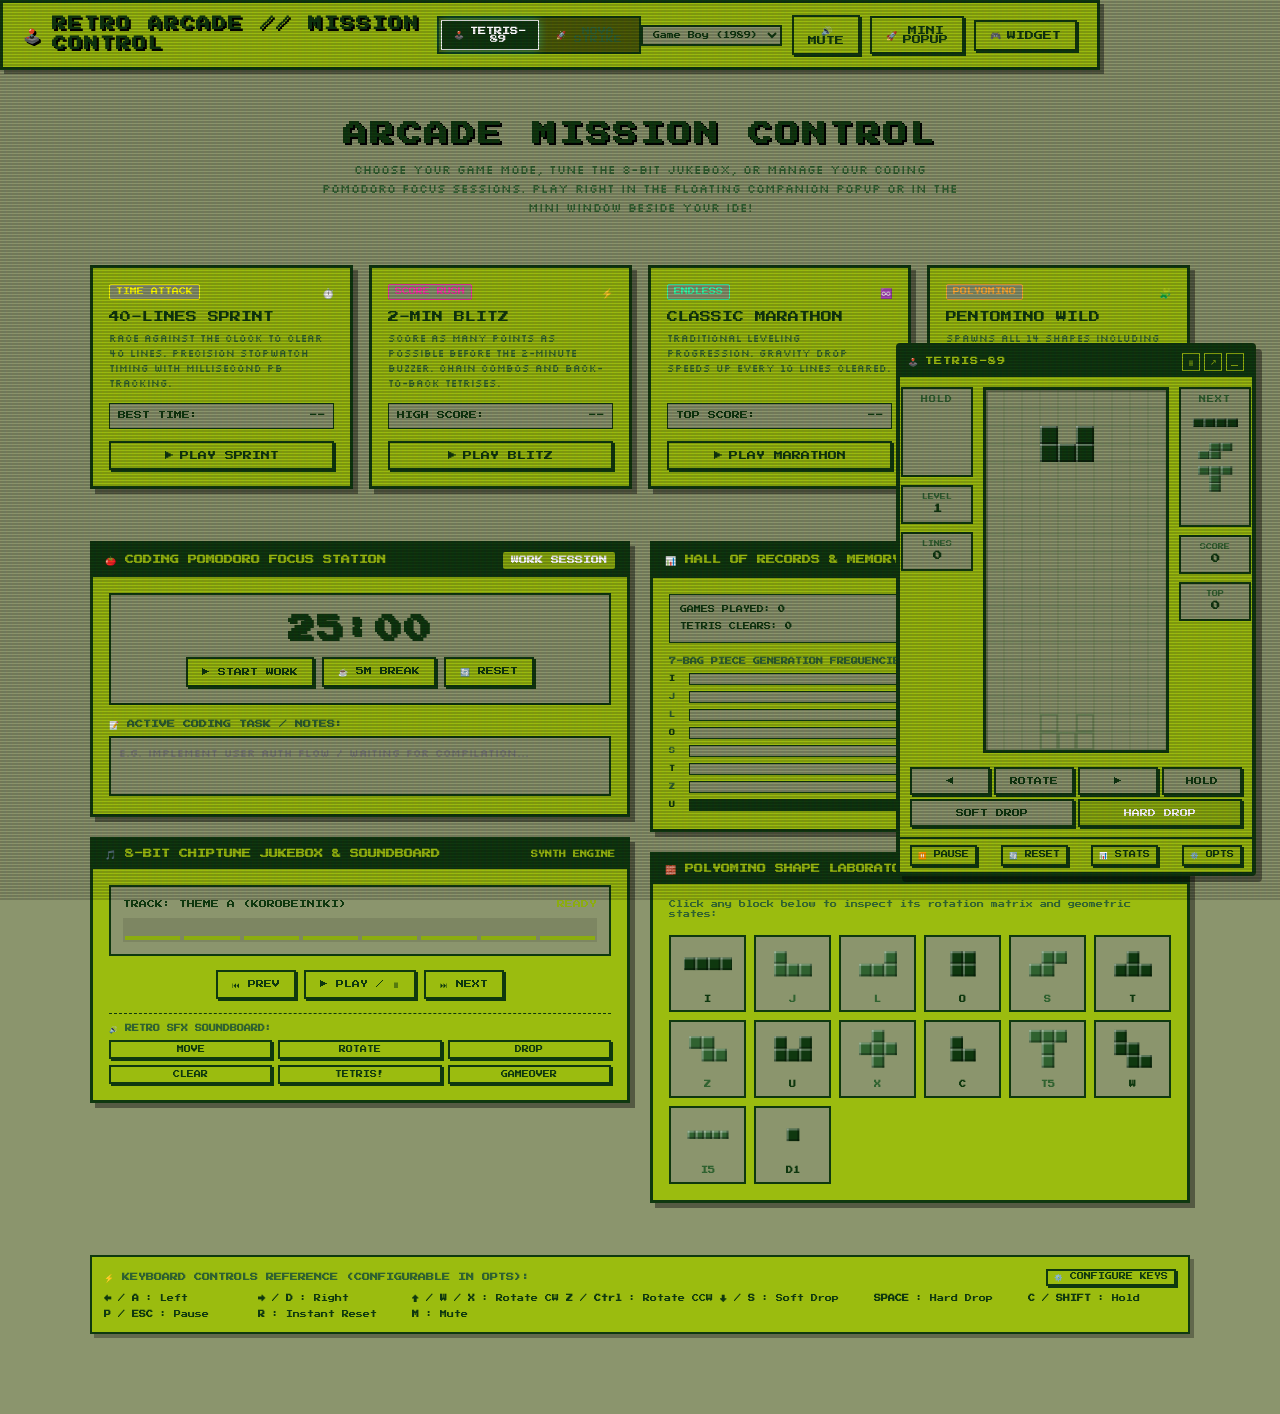
==== commit 4121c060: "feat: Add Nova Strike 1989 space shooter module and seamless 1-click arcade game switcher" ====
--- a/index.html
+++ b/index.html
@@ -5,7 +5,15 @@
   <meta name="viewport" content="width=device-width, initial-scale=1.0">
   <title>Retro Classic Tetris - Mini Floating Popup</title>
   <link rel="stylesheet" href="css/style.css">
+  <link rel="manifest" href="manifest.json">
   <link rel="icon" href="data:image/svg+xml,<svg xmlns='http://www.w3.org/2000/svg' viewBox='0 0 100 100'><rect width='45' height='45' fill='%2300f0f0'/><rect x='50' width='45' height='45' fill='%23f0a000'/><rect y='50' width='45' height='45' fill='%2300f000'/><rect x='50' y='50' width='45' height='45' fill='%23f00000'/></svg>">
+  <script>
+    if ('serviceWorker' in navigator) {
+      window.addEventListener('load', () => {
+        navigator.serviceWorker.register('./sw.js').catch(err => console.log('SW registration error:', err));
+      });
+    }
+  </script>
 </head>
 <body data-theme="gameboy">
   <div class="crt-overlay"></div>
@@ -13,8 +21,19 @@
   <!-- Top Navigation Bar -->
   <header class="portal-nav">
     <div class="portal-logo">
-      <span>🕹️</span> TETRIS-89 // ARCADE PORTAL
-    </div>
+      <span>🕹️</span> RETRO ARCADE // MISSION CONTROL
+    </div>
+
+    <!-- Arcade Cabinet Game Switcher -->
+    <div class="arcade-switcher">
+      <button id="tab-tetris" class="game-tab-btn active" title="Switch to Classic Tetris (Tab / 1)">
+        <span>🕹️</span> TETRIS-89
+      </button>
+      <button id="tab-space" class="game-tab-btn" title="Switch to Nova Strike Space Shooter (Tab / 2)">
+        <span>🚀</span> NOVA STRIKE
+      </button>
+    </div>
+
     <div class="portal-nav-actions">
       <select id="quick-theme-select" class="setting-select" title="Switch Theme">
         <option value="gameboy">Game Boy (1989)</option>
@@ -34,7 +53,9 @@
 
   <!-- Main Background Workspace & Arcade Portal -->
   <main class="workspace-container">
-    <div class="portal-hero">
+    <!-- TETRIS-89 VIEW CONTAINER -->
+    <div id="tetris-portal-view" style="width: 100%; display: flex; flex-direction: column; align-items: center; gap: 20px;">
+      <div class="portal-hero">
       <h1 class="portal-hero-title">ARCADE MISSION CONTROL</h1>
       <p class="portal-hero-sub">
         Choose your game mode, tune the 8-bit jukebox, or manage your coding Pomodoro focus sessions. Play right in the floating companion popup or in the mini window beside your IDE!
@@ -271,6 +292,100 @@
         <div><b>M</b> : Mute</div>
       </div>
     </div>
+  </div> <!-- /#tetris-portal-view -->
+
+  <!-- NOVA STRIKE: 1989 SPACE SHOOTER VIEW CONTAINER -->
+  <div id="space-game-view" class="space-view-container">
+    <div class="portal-hero">
+      <h1 class="portal-hero-title">🚀 NOVA STRIKE // 1989</h1>
+      <p class="portal-hero-sub">
+        High-octane retro space combat. Evade swarming alien squadrons, shatter asteroid fields, collect weapon upgrades, and eliminate Dreadnought flagships!
+      </p>
+    </div>
+
+    <div class="space-cabinet-layout">
+      <!-- Left: Canvas Arcade Machine -->
+      <div class="space-arcade-frame">
+        <div id="space-game-container">
+          <canvas id="space-canvas" width="480" height="640"></canvas>
+        </div>
+      </div>
+
+      <!-- Right: Sidebar Mission Control & Guide -->
+      <div class="space-side-panel">
+        <!-- Card 1: Action Controls -->
+        <div class="space-card">
+          <div class="space-card-title">
+            <span>⚡ MISSION CONTROLS</span>
+            <span style="color: #00f0f0;">ACTIVE</span>
+          </div>
+          <div style="display: flex; flex-direction: column; gap: 8px;">
+            <button id="btn-space-bomb" class="retro-btn" style="background: #e40058; color: #fff; font-weight: bold;">
+              <span>💥</span> NOVA BOMB (X)
+            </button>
+            <button id="btn-space-pause" class="retro-btn">
+              <span>⏸️</span> PAUSE / PLAY (P)
+            </button>
+            <button id="btn-space-restart" class="retro-btn">
+              <span>🔄</span> RESTART MISSION (R)
+            </button>
+            <button id="btn-space-audio" class="retro-btn">
+              <span>🎵</span> BGM / SFX MUTE (M)
+            </button>
+            <button id="btn-space-popout" class="retro-btn primary">
+              <span>🚀</span> POP-OUT WINDOW
+            </button>
+          </div>
+        </div>
+
+        <!-- Card 2: Power-up Legend -->
+        <div class="space-card">
+          <div class="space-card-title">
+            <span>📦 FIELD POWER-UPS</span>
+            <span style="color: #ffff00;">DROPS</span>
+          </div>
+          <div style="display: flex; flex-direction: column; gap: 6px;">
+            <div class="powerup-row">
+              <span class="powerup-badge" style="color: #00f0f0; border-color: #00f0f0;">UP</span>
+              <div><b>WEAPONS</b>: Dual → Vulcan → Quad → 5-Way + Missiles</div>
+            </div>
+            <div class="powerup-row">
+              <span class="powerup-badge" style="color: #33ffaa; border-color: #33ffaa;">SHLD</span>
+              <div><b>SHIELD</b>: Restores deflector barrier to 100%</div>
+            </div>
+            <div class="powerup-row">
+              <span class="powerup-badge" style="color: #ff33ff; border-color: #ff33ff;">BOMB</span>
+              <div><b>NOVA EMP</b>: Clears bullets & heavy shockwave</div>
+            </div>
+            <div class="powerup-row">
+              <span class="powerup-badge" style="color: #ff3344; border-color: #ff3344;">HP</span>
+              <div><b>NANO REPAIR</b>: Restores hull integrity (+35% HP)</div>
+            </div>
+            <div class="powerup-row">
+              <span class="powerup-badge" style="color: #ffff00; border-color: #ffff00;">+500</span>
+              <div><b>SCORE BONUS</b>: +500 Points & combo boost</div>
+            </div>
+          </div>
+        </div>
+
+        <!-- Card 3: Flight Manual -->
+        <div class="space-card">
+          <div class="space-card-title">
+            <span>🎮 FLIGHT MANUAL</span>
+            <span style="color: #00ff66;">SYSTEMS</span>
+          </div>
+          <div style="font-size: 7px; line-height: 1.7; color: var(--text-muted);">
+            <div>• <b>WASD / Arrows</b>: Move Ship</div>
+            <div>• <b>Space / Click</b>: Fire Primary Weapons</div>
+            <div>• <b>X / Right Click</b>: Detonate Nova Bomb</div>
+            <div>• <b>Mouse / Touch</b>: Drag ship to follow pointer</div>
+            <div>• <b>P / ESC</b>: Pause / Unpause</div>
+            <div>• <b>Tab</b>: Quick-switch between games!</div>
+          </div>
+        </div>
+      </div>
+    </div>
+  </div> <!-- /#space-game-view -->
   </main>
 
   <!-- FLOATING DRAGGABLE TETRIS POPUP WIDGET -->
@@ -546,13 +661,102 @@
   <script src="js/storage.js"></script>
   <script src="js/engine.js"></script>
   <script src="js/ui.js"></script>
+  <script src="js/space_audio.js"></script>
+  <script src="js/space_engine.js"></script>
+  <script src="js/space_ui.js"></script>
   <script>
     // Initialize UI on DOM load
     let tetrisUI = null;
+    let spaceUI = null;
+    let activeGame = 'tetris'; // 'tetris' | 'space'
+
     window.addEventListener('DOMContentLoaded', () => {
+      // 1. Initialize Tetris & Space Shooter
       tetrisUI = new TetrisUI(false);
-
-      // Workspace helper buttons
+      spaceUI = new SpaceUI('space-game-container', false);
+
+      // Initially pause space game until tab is switched
+      spaceUI.engine.isPaused = true;
+
+      // 2. Arcade Game Switcher Logic
+      const tabTetris = document.getElementById('tab-tetris');
+      const tabSpace = document.getElementById('tab-space');
+      const tetrisView = document.getElementById('tetris-portal-view');
+      const spaceView = document.getElementById('space-game-view');
+
+      function switchGame(target) {
+        if (target === activeGame) return;
+        activeGame = target;
+
+        if (target === 'space') {
+          // Pause Tetris
+          if (tetrisUI && tetrisUI.engine && !tetrisUI.engine.isPaused) {
+            tetrisUI.engine.pause();
+          }
+
+          tetrisView.style.display = 'none';
+          spaceView.classList.add('active');
+          tabTetris.classList.remove('active');
+          tabSpace.classList.add('active');
+
+          spaceUI.resizeCanvas();
+          spaceUI.engine.isPaused = false;
+          spaceUI.audio.startBGM();
+        } else {
+          // Pause Space Shooter
+          if (spaceUI && spaceUI.engine) {
+            spaceUI.engine.isPaused = true;
+            spaceUI.audio.stopBGM();
+          }
+
+          spaceView.classList.remove('active');
+          tetrisView.style.display = 'flex';
+          tabSpace.classList.remove('active');
+          tabTetris.classList.add('active');
+        }
+      }
+
+      tabTetris?.addEventListener('click', () => switchGame('tetris'));
+      tabSpace?.addEventListener('click', () => switchGame('space'));
+
+      // Quick Switch with Tab key
+      window.addEventListener('keydown', (e) => {
+        if (e.key === 'Tab') {
+          if (!['INPUT', 'TEXTAREA'].includes(document.activeElement?.tagName)) {
+            e.preventDefault();
+            switchGame(activeGame === 'tetris' ? 'space' : 'tetris');
+          }
+        }
+      });
+
+      // 3. Nova Strike Action Buttons
+      document.getElementById('btn-space-bomb')?.addEventListener('click', () => {
+        spaceUI.engine.triggerNovaBomb();
+      });
+
+      document.getElementById('btn-space-pause')?.addEventListener('click', () => {
+        spaceUI.togglePause();
+      });
+
+      document.getElementById('btn-space-restart')?.addEventListener('click', () => {
+        spaceUI.engine.resetGame();
+      });
+
+      document.getElementById('btn-space-audio')?.addEventListener('click', () => {
+        const isMuted = spaceUI.audio.toggleMute();
+        const btn = document.getElementById('btn-space-audio');
+        if (btn) btn.innerHTML = isMuted ? '<span>🔇</span> UNMUTE (M)' : '<span>🎵</span> BGM / SFX MUTE (M)';
+      });
+
+      document.getElementById('btn-space-popout')?.addEventListener('click', () => {
+        const popupWidth = 420;
+        const popupHeight = 680;
+        const left = window.screenX + window.outerWidth - popupWidth - 20;
+        const top = window.screenY + 50;
+        window.open('space_popup.html', 'NovaStrikePopup', `width=${popupWidth},height=${popupHeight},left=${left},top=${top},resizable=yes`);
+      });
+
+      // 4. Tetris Workspace helper buttons
       document.getElementById('btn-demo-pause')?.addEventListener('click', () => {
         tetrisUI.engine.togglePause();
       });
@@ -574,7 +778,6 @@
 
       document.getElementById('btn-demo-toggle-widget')?.addEventListener('click', () => {
         const widget = document.getElementById('tetris-widget');
-        const pill = document.getElementById('tetris-pill');
         if (widget.classList.contains('minimized')) {
           tetrisUI.restore();
         } else {
--- a/css/style.css
+++ b/css/style.css
@@ -1027,3 +1027,148 @@
     bottom: 10px;
   }
 }
+
+/* ==========================================================================
+   ARCADE GAME SWITCHER (TETRIS-89 <---> NOVA STRIKE)
+   ========================================================================== */
+.arcade-switcher {
+  display: flex;
+  background: rgba(0, 0, 0, 0.5);
+  border: 2px solid var(--panel-border);
+  padding: 2px;
+  gap: 4px;
+}
+
+.game-tab-btn {
+  background: transparent;
+  border: 1px solid transparent;
+  color: var(--text-muted);
+  font-family: var(--font-pixel);
+  font-size: 8px;
+  padding: 6px 12px;
+  cursor: pointer;
+  display: flex;
+  align-items: center;
+  gap: 6px;
+  transition: all 0.2s ease;
+  user-select: none;
+}
+
+.game-tab-btn:hover {
+  color: var(--text-main);
+  background: rgba(255, 255, 255, 0.08);
+}
+
+.game-tab-btn.active {
+  background: var(--panel-border);
+  color: #ffffff;
+  border-color: #ffffff;
+  box-shadow: 0 0 10px rgba(0, 240, 240, 0.4);
+  font-weight: bold;
+}
+
+/* Nova Strike Arcade Arena Container */
+.space-view-container {
+  display: none;
+  width: 100%;
+  max-width: 960px;
+  margin: 0 auto;
+  flex-direction: column;
+  align-items: center;
+  gap: 20px;
+  animation: fadeIn 0.3s ease;
+}
+
+.space-view-container.active {
+  display: flex;
+}
+
+.space-cabinet-layout {
+  display: grid;
+  grid-template-columns: auto 240px;
+  gap: 20px;
+  width: 100%;
+  justify-content: center;
+}
+
+@media (max-width: 820px) {
+  .space-cabinet-layout {
+    grid-template-columns: 1fr;
+    align-items: center;
+  }
+}
+
+.space-arcade-frame {
+  position: relative;
+  background: #020408;
+  border: 4px solid var(--panel-border);
+  box-shadow: 0 0 25px rgba(0, 240, 240, 0.25), inset 0 0 20px rgba(0, 0, 0, 0.8);
+  border-radius: 4px;
+  overflow: hidden;
+  display: flex;
+  justify-content: center;
+  align-items: center;
+  padding: 4px;
+}
+
+#space-canvas {
+  display: block;
+  background: #06080e;
+  image-rendering: pixelated;
+  max-width: 100%;
+}
+
+/* Sidebar Dashboard for Nova Strike */
+.space-side-panel {
+  display: flex;
+  flex-direction: column;
+  gap: 16px;
+}
+
+.space-card {
+  background: var(--panel-bg);
+  border: 2px solid var(--panel-border);
+  padding: 12px;
+  box-shadow: 3px 3px 0px rgba(0, 0, 0, 0.4);
+}
+
+.space-card-title {
+  font-size: 8px;
+  font-weight: bold;
+  color: var(--text-main);
+  border-bottom: 1px dashed var(--panel-border);
+  padding-bottom: 6px;
+  margin-bottom: 10px;
+  display: flex;
+  justify-content: space-between;
+  align-items: center;
+}
+
+.powerup-row {
+  display: flex;
+  align-items: center;
+  gap: 8px;
+  font-size: 7px;
+  margin-bottom: 6px;
+}
+
+.powerup-badge {
+  display: inline-block;
+  width: 22px;
+  height: 22px;
+  border-radius: 50%;
+  text-align: center;
+  line-height: 20px;
+  font-size: 8px;
+  font-weight: bold;
+  border: 1px solid currentColor;
+}
+
+.space-action-bar {
+  display: flex;
+  gap: 8px;
+  flex-wrap: wrap;
+  width: 100%;
+  justify-content: center;
+}
+
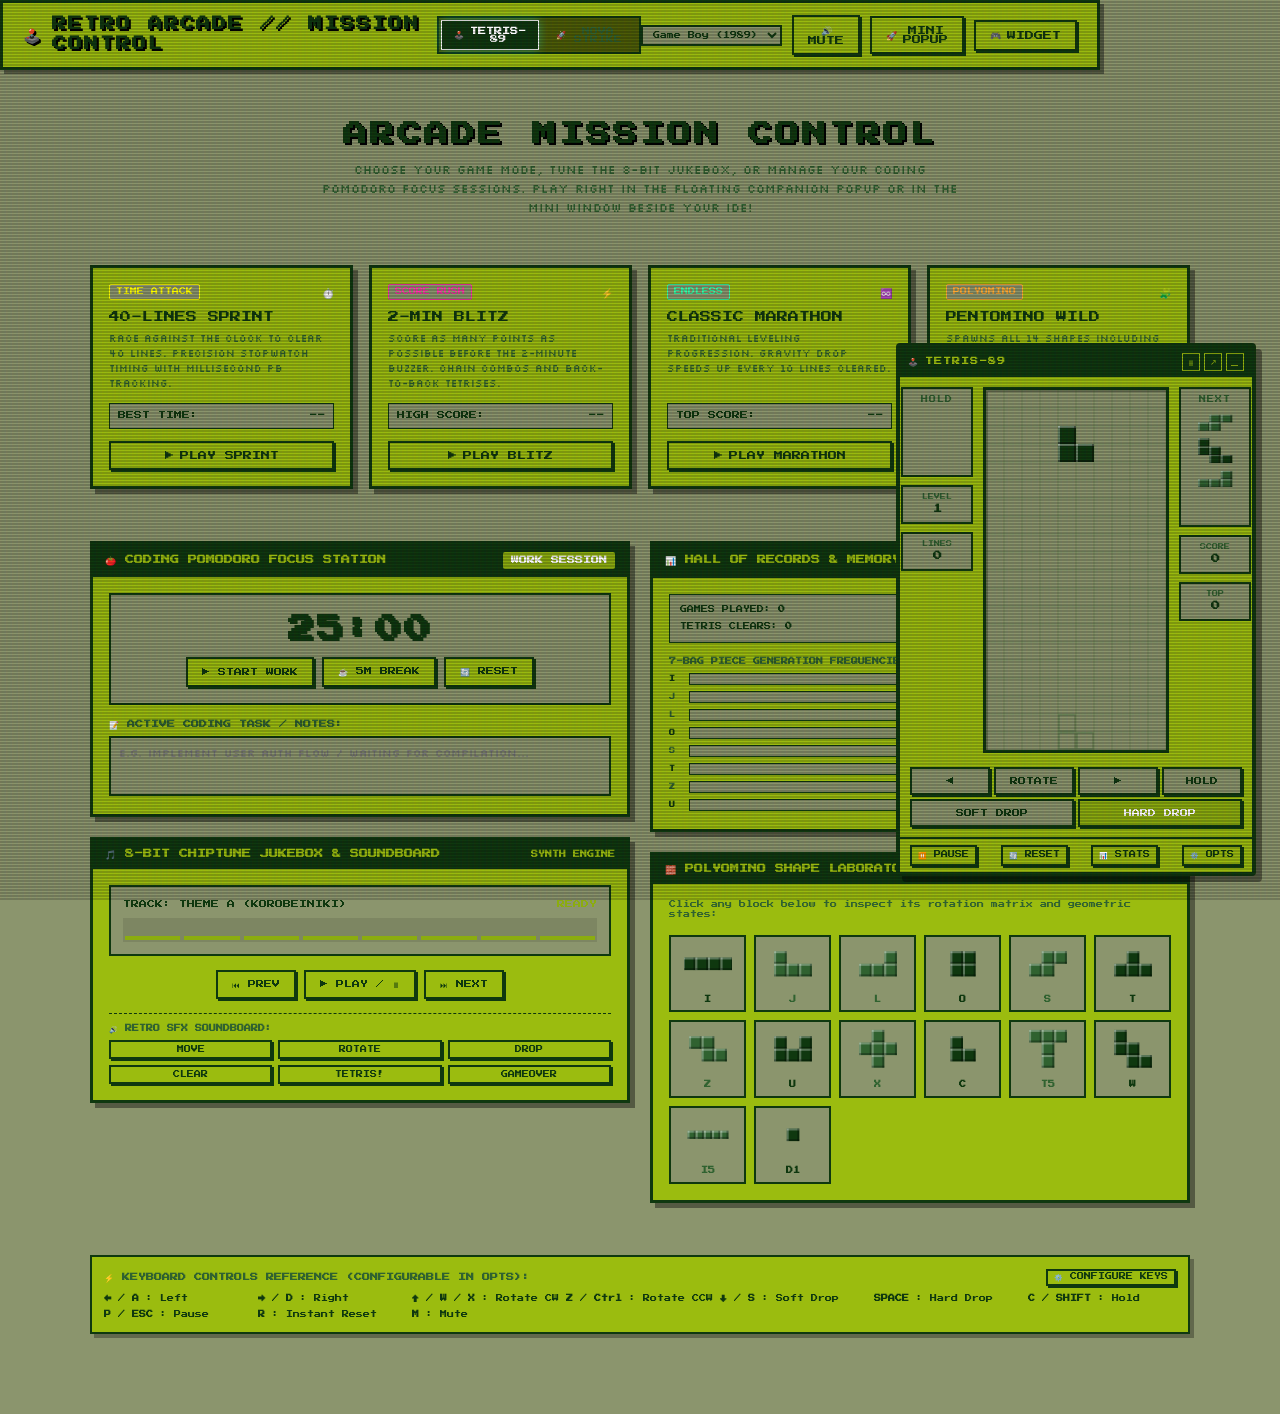
==== commit c8e19792: "feat(space-shooter): Add authentic 8/16-bit retro arcade graphics, boot sequence, title menu, and sh" ====
--- a/index.html
+++ b/index.html
@@ -338,7 +338,24 @@
           </div>
         </div>
 
-        <!-- Card 2: Power-up Legend -->
+        <!-- Card 2: Ship Hangar Quick Selector -->
+        <div class="space-card">
+          <div class="space-card-title">
+            <span>🚀 FIGHTER HANGAR</span>
+            <span id="active-ship-badge" style="color: #00ffff; font-weight: bold;">VIPER MK-I</span>
+          </div>
+          <div style="display: grid; grid-template-columns: 1fr 1fr 1fr; gap: 4px; margin-bottom: 8px;">
+            <button id="btn-select-viper" class="retro-btn" style="font-size: 7px; padding: 4px 2px;">VIPER</button>
+            <button id="btn-select-titan" class="retro-btn" style="font-size: 7px; padding: 4px 2px;">TITAN</button>
+            <button id="btn-select-phantom" class="retro-btn" style="font-size: 7px; padding: 4px 2px;">PHANTOM</button>
+          </div>
+          <div style="display: flex; gap: 4px;">
+            <button id="btn-mode-campaign" class="retro-btn primary" style="flex: 1; font-size: 7px; padding: 4px 2px;">CAMPAIGN</button>
+            <button id="btn-mode-boss" class="retro-btn" style="flex: 1; font-size: 7px; padding: 4px 2px;">BOSS RUSH</button>
+          </div>
+        </div>
+
+        <!-- Card 3: Power-up Legend -->
         <div class="space-card">
           <div class="space-card-title">
             <span>📦 FIELD POWER-UPS</span>
@@ -661,6 +678,7 @@
   <script src="js/storage.js"></script>
   <script src="js/engine.js"></script>
   <script src="js/ui.js"></script>
+  <script src="js/space_sprites.js"></script>
   <script src="js/space_audio.js"></script>
   <script src="js/space_engine.js"></script>
   <script src="js/space_ui.js"></script>
@@ -739,7 +757,7 @@
       });
 
       document.getElementById('btn-space-restart')?.addEventListener('click', () => {
-        spaceUI.engine.resetGame();
+        spaceUI.engine.startMission(spaceUI.engine.gameMode);
       });
 
       document.getElementById('btn-space-audio')?.addEventListener('click', () => {
@@ -754,6 +772,34 @@
         const left = window.screenX + window.outerWidth - popupWidth - 20;
         const top = window.screenY + 50;
         window.open('space_popup.html', 'NovaStrikePopup', `width=${popupWidth},height=${popupHeight},left=${left},top=${top},resizable=yes`);
+      });
+
+      // Ship Hangar Quick Selectors
+      const badge = document.getElementById('active-ship-badge');
+      document.getElementById('btn-select-viper')?.addEventListener('click', () => {
+        spaceUI.engine.setShip('viper');
+        if (badge) badge.textContent = 'VIPER MK-I';
+        if (spaceUI.audio) spaceUI.audio.playMenuSelect();
+      });
+
+      document.getElementById('btn-select-titan')?.addEventListener('click', () => {
+        spaceUI.engine.setShip('titan');
+        if (badge) badge.textContent = 'TITAN DREADNOUGHT';
+        if (spaceUI.audio) spaceUI.audio.playMenuSelect();
+      });
+
+      document.getElementById('btn-select-phantom')?.addEventListener('click', () => {
+        spaceUI.engine.setShip('phantom');
+        if (badge) badge.textContent = 'PHANTOM INTERCEPTOR';
+        if (spaceUI.audio) spaceUI.audio.playMenuSelect();
+      });
+
+      document.getElementById('btn-mode-campaign')?.addEventListener('click', () => {
+        spaceUI.engine.startMission('campaign');
+      });
+
+      document.getElementById('btn-mode-boss')?.addEventListener('click', () => {
+        spaceUI.engine.startMission('boss_rush');
       });
 
       // 4. Tetris Workspace helper buttons
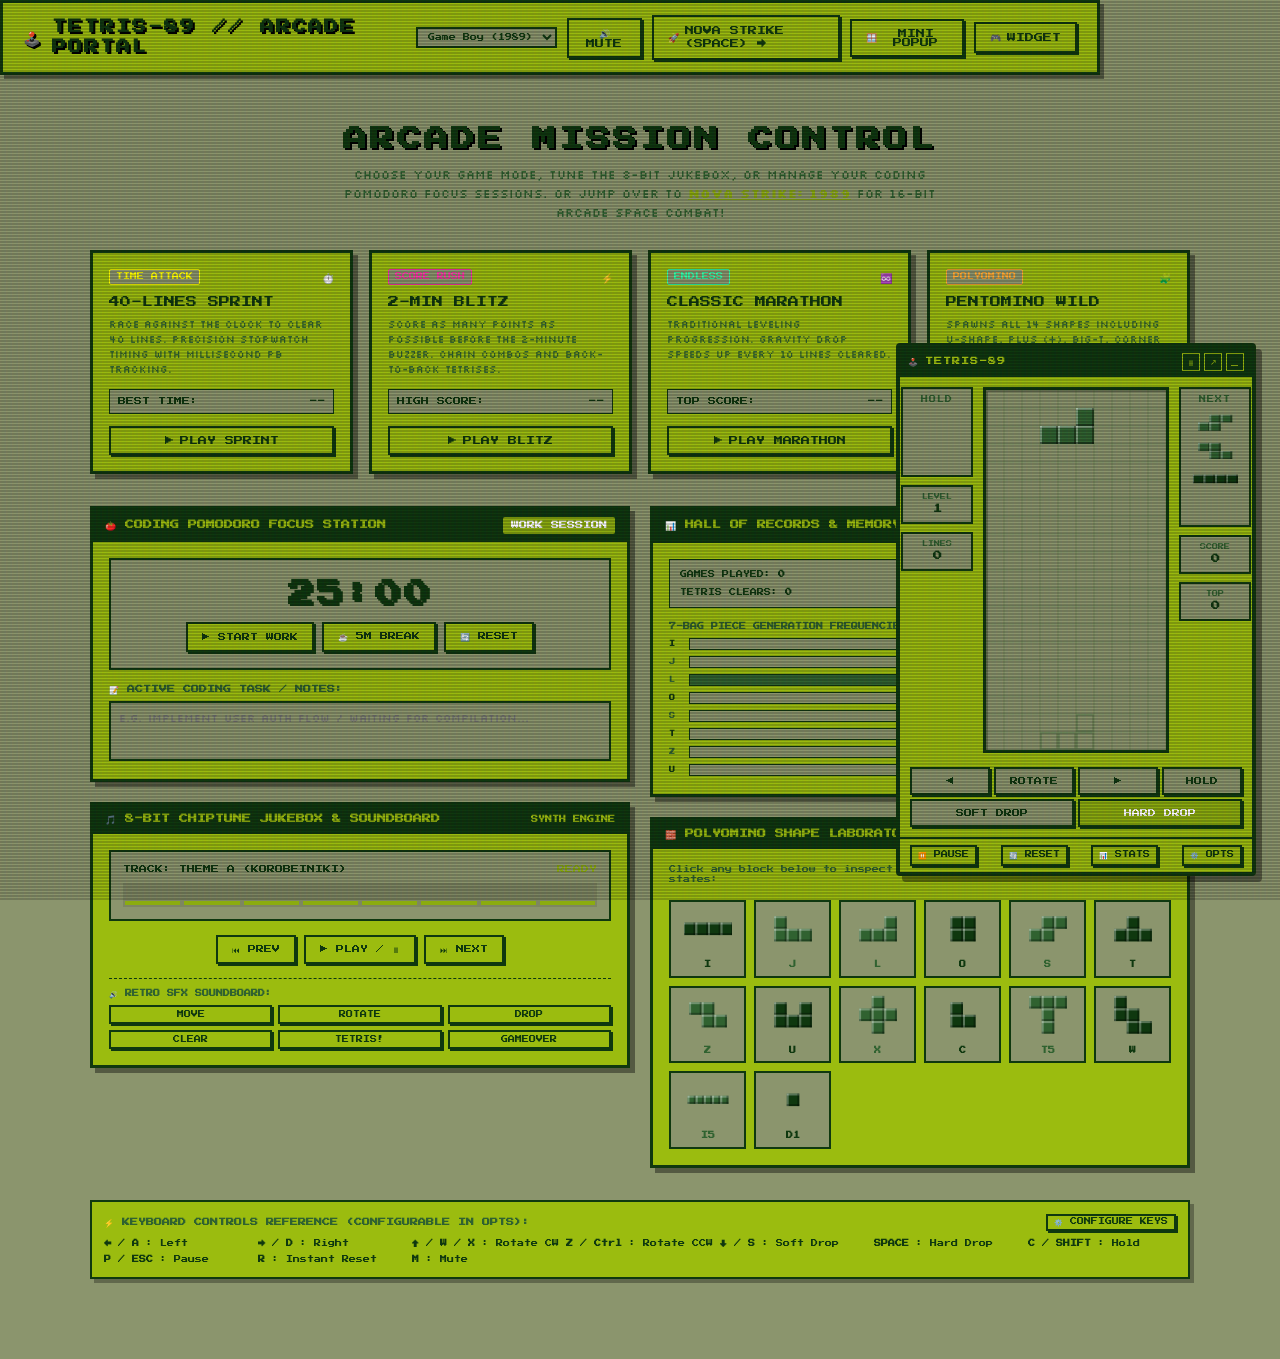
==== commit 576d60af: "refactor: separate Tetris and Nova Strike into completely independent dedicated pages" ====
--- a/index.html
+++ b/index.html
@@ -21,19 +21,8 @@
   <!-- Top Navigation Bar -->
   <header class="portal-nav">
     <div class="portal-logo">
-      <span>🕹️</span> RETRO ARCADE // MISSION CONTROL
-    </div>
-
-    <!-- Arcade Cabinet Game Switcher -->
-    <div class="arcade-switcher">
-      <button id="tab-tetris" class="game-tab-btn active" title="Switch to Classic Tetris (Tab / 1)">
-        <span>🕹️</span> TETRIS-89
-      </button>
-      <button id="tab-space" class="game-tab-btn" title="Switch to Nova Strike Space Shooter (Tab / 2)">
-        <span>🚀</span> NOVA STRIKE
-      </button>
-    </div>
-
+      <span>🕹️</span> TETRIS-89 // ARCADE PORTAL
+    </div>
     <div class="portal-nav-actions">
       <select id="quick-theme-select" class="setting-select" title="Switch Theme">
         <option value="gameboy">Game Boy (1989)</option>
@@ -42,8 +31,11 @@
         <option value="matrix">Matrix Phosphor</option>
       </select>
       <button id="quick-mute-btn" class="retro-btn" title="Toggle Sound (M)">🔊 MUTE</button>
-      <button id="btn-demo-popout" class="retro-btn primary" title="Open floating standalone popup window">
-        <span>🚀</span> MINI POPUP
+      <a href="space.html" class="retro-btn primary" style="text-decoration: none;" title="Play Nova Strike: 1989 Space Shooter">
+        <span>🚀</span> NOVA STRIKE (SPACE) →
+      </a>
+      <button id="btn-demo-popout" class="retro-btn" title="Open floating standalone popup window">
+        <span>🪟</span> MINI POPUP
       </button>
       <button id="btn-demo-toggle-widget" class="retro-btn" title="Toggle floating widget">
         <span>🎮</span> WIDGET
@@ -53,12 +45,10 @@
 
   <!-- Main Background Workspace & Arcade Portal -->
   <main class="workspace-container">
-    <!-- TETRIS-89 VIEW CONTAINER -->
-    <div id="tetris-portal-view" style="width: 100%; display: flex; flex-direction: column; align-items: center; gap: 20px;">
-      <div class="portal-hero">
+    <div class="portal-hero">
       <h1 class="portal-hero-title">ARCADE MISSION CONTROL</h1>
       <p class="portal-hero-sub">
-        Choose your game mode, tune the 8-bit jukebox, or manage your coding Pomodoro focus sessions. Play right in the floating companion popup or in the mini window beside your IDE!
+        Choose your game mode, tune the 8-bit jukebox, or manage your coding Pomodoro focus sessions. Or jump over to <a href="space.html" style="color: var(--accent-color); font-weight: bold; text-decoration: underline;">Nova Strike: 1989</a> for 16-bit arcade space combat!
       </p>
     </div>
 
@@ -292,117 +282,6 @@
         <div><b>M</b> : Mute</div>
       </div>
     </div>
-  </div> <!-- /#tetris-portal-view -->
-
-  <!-- NOVA STRIKE: 1989 SPACE SHOOTER VIEW CONTAINER -->
-  <div id="space-game-view" class="space-view-container">
-    <div class="portal-hero">
-      <h1 class="portal-hero-title">🚀 NOVA STRIKE // 1989</h1>
-      <p class="portal-hero-sub">
-        High-octane retro space combat. Evade swarming alien squadrons, shatter asteroid fields, collect weapon upgrades, and eliminate Dreadnought flagships!
-      </p>
-    </div>
-
-    <div class="space-cabinet-layout">
-      <!-- Left: Canvas Arcade Machine -->
-      <div class="space-arcade-frame">
-        <div id="space-game-container">
-          <canvas id="space-canvas" width="480" height="640"></canvas>
-        </div>
-      </div>
-
-      <!-- Right: Sidebar Mission Control & Guide -->
-      <div class="space-side-panel">
-        <!-- Card 1: Action Controls -->
-        <div class="space-card">
-          <div class="space-card-title">
-            <span>⚡ MISSION CONTROLS</span>
-            <span style="color: #00f0f0;">ACTIVE</span>
-          </div>
-          <div style="display: flex; flex-direction: column; gap: 8px;">
-            <button id="btn-space-bomb" class="retro-btn" style="background: #e40058; color: #fff; font-weight: bold;">
-              <span>💥</span> NOVA BOMB (X)
-            </button>
-            <button id="btn-space-pause" class="retro-btn">
-              <span>⏸️</span> PAUSE / PLAY (P)
-            </button>
-            <button id="btn-space-restart" class="retro-btn">
-              <span>🔄</span> RESTART MISSION (R)
-            </button>
-            <button id="btn-space-audio" class="retro-btn">
-              <span>🎵</span> BGM / SFX MUTE (M)
-            </button>
-            <button id="btn-space-popout" class="retro-btn primary">
-              <span>🚀</span> POP-OUT WINDOW
-            </button>
-          </div>
-        </div>
-
-        <!-- Card 2: Ship Hangar Quick Selector -->
-        <div class="space-card">
-          <div class="space-card-title">
-            <span>🚀 FIGHTER HANGAR</span>
-            <span id="active-ship-badge" style="color: #00ffff; font-weight: bold;">VIPER MK-I</span>
-          </div>
-          <div style="display: grid; grid-template-columns: 1fr 1fr 1fr; gap: 4px; margin-bottom: 8px;">
-            <button id="btn-select-viper" class="retro-btn" style="font-size: 7px; padding: 4px 2px;">VIPER</button>
-            <button id="btn-select-titan" class="retro-btn" style="font-size: 7px; padding: 4px 2px;">TITAN</button>
-            <button id="btn-select-phantom" class="retro-btn" style="font-size: 7px; padding: 4px 2px;">PHANTOM</button>
-          </div>
-          <div style="display: flex; gap: 4px;">
-            <button id="btn-mode-campaign" class="retro-btn primary" style="flex: 1; font-size: 7px; padding: 4px 2px;">CAMPAIGN</button>
-            <button id="btn-mode-boss" class="retro-btn" style="flex: 1; font-size: 7px; padding: 4px 2px;">BOSS RUSH</button>
-          </div>
-        </div>
-
-        <!-- Card 3: Power-up Legend -->
-        <div class="space-card">
-          <div class="space-card-title">
-            <span>📦 FIELD POWER-UPS</span>
-            <span style="color: #ffff00;">DROPS</span>
-          </div>
-          <div style="display: flex; flex-direction: column; gap: 6px;">
-            <div class="powerup-row">
-              <span class="powerup-badge" style="color: #00f0f0; border-color: #00f0f0;">UP</span>
-              <div><b>WEAPONS</b>: Dual → Vulcan → Quad → 5-Way + Missiles</div>
-            </div>
-            <div class="powerup-row">
-              <span class="powerup-badge" style="color: #33ffaa; border-color: #33ffaa;">SHLD</span>
-              <div><b>SHIELD</b>: Restores deflector barrier to 100%</div>
-            </div>
-            <div class="powerup-row">
-              <span class="powerup-badge" style="color: #ff33ff; border-color: #ff33ff;">BOMB</span>
-              <div><b>NOVA EMP</b>: Clears bullets & heavy shockwave</div>
-            </div>
-            <div class="powerup-row">
-              <span class="powerup-badge" style="color: #ff3344; border-color: #ff3344;">HP</span>
-              <div><b>NANO REPAIR</b>: Restores hull integrity (+35% HP)</div>
-            </div>
-            <div class="powerup-row">
-              <span class="powerup-badge" style="color: #ffff00; border-color: #ffff00;">+500</span>
-              <div><b>SCORE BONUS</b>: +500 Points & combo boost</div>
-            </div>
-          </div>
-        </div>
-
-        <!-- Card 3: Flight Manual -->
-        <div class="space-card">
-          <div class="space-card-title">
-            <span>🎮 FLIGHT MANUAL</span>
-            <span style="color: #00ff66;">SYSTEMS</span>
-          </div>
-          <div style="font-size: 7px; line-height: 1.7; color: var(--text-muted);">
-            <div>• <b>WASD / Arrows</b>: Move Ship</div>
-            <div>• <b>Space / Click</b>: Fire Primary Weapons</div>
-            <div>• <b>X / Right Click</b>: Detonate Nova Bomb</div>
-            <div>• <b>Mouse / Touch</b>: Drag ship to follow pointer</div>
-            <div>• <b>P / ESC</b>: Pause / Unpause</div>
-            <div>• <b>Tab</b>: Quick-switch between games!</div>
-          </div>
-        </div>
-      </div>
-    </div>
-  </div> <!-- /#space-game-view -->
   </main>
 
   <!-- FLOATING DRAGGABLE TETRIS POPUP WIDGET -->
@@ -678,131 +557,13 @@
   <script src="js/storage.js"></script>
   <script src="js/engine.js"></script>
   <script src="js/ui.js"></script>
-  <script src="js/space_sprites.js"></script>
-  <script src="js/space_audio.js"></script>
-  <script src="js/space_engine.js"></script>
-  <script src="js/space_ui.js"></script>
   <script>
     // Initialize UI on DOM load
     let tetrisUI = null;
-    let spaceUI = null;
-    let activeGame = 'tetris'; // 'tetris' | 'space'
-
     window.addEventListener('DOMContentLoaded', () => {
-      // 1. Initialize Tetris & Space Shooter
       tetrisUI = new TetrisUI(false);
-      spaceUI = new SpaceUI('space-game-container', false);
-
-      // Initially pause space game until tab is switched
-      spaceUI.engine.isPaused = true;
-
-      // 2. Arcade Game Switcher Logic
-      const tabTetris = document.getElementById('tab-tetris');
-      const tabSpace = document.getElementById('tab-space');
-      const tetrisView = document.getElementById('tetris-portal-view');
-      const spaceView = document.getElementById('space-game-view');
-
-      function switchGame(target) {
-        if (target === activeGame) return;
-        activeGame = target;
-
-        if (target === 'space') {
-          // Pause Tetris
-          if (tetrisUI && tetrisUI.engine && !tetrisUI.engine.isPaused) {
-            tetrisUI.engine.pause();
-          }
-
-          tetrisView.style.display = 'none';
-          spaceView.classList.add('active');
-          tabTetris.classList.remove('active');
-          tabSpace.classList.add('active');
-
-          spaceUI.resizeCanvas();
-          spaceUI.engine.isPaused = false;
-          spaceUI.audio.startBGM();
-        } else {
-          // Pause Space Shooter
-          if (spaceUI && spaceUI.engine) {
-            spaceUI.engine.isPaused = true;
-            spaceUI.audio.stopBGM();
-          }
-
-          spaceView.classList.remove('active');
-          tetrisView.style.display = 'flex';
-          tabSpace.classList.remove('active');
-          tabTetris.classList.add('active');
-        }
-      }
-
-      tabTetris?.addEventListener('click', () => switchGame('tetris'));
-      tabSpace?.addEventListener('click', () => switchGame('space'));
-
-      // Quick Switch with Tab key
-      window.addEventListener('keydown', (e) => {
-        if (e.key === 'Tab') {
-          if (!['INPUT', 'TEXTAREA'].includes(document.activeElement?.tagName)) {
-            e.preventDefault();
-            switchGame(activeGame === 'tetris' ? 'space' : 'tetris');
-          }
-        }
-      });
-
-      // 3. Nova Strike Action Buttons
-      document.getElementById('btn-space-bomb')?.addEventListener('click', () => {
-        spaceUI.engine.triggerNovaBomb();
-      });
-
-      document.getElementById('btn-space-pause')?.addEventListener('click', () => {
-        spaceUI.togglePause();
-      });
-
-      document.getElementById('btn-space-restart')?.addEventListener('click', () => {
-        spaceUI.engine.startMission(spaceUI.engine.gameMode);
-      });
-
-      document.getElementById('btn-space-audio')?.addEventListener('click', () => {
-        const isMuted = spaceUI.audio.toggleMute();
-        const btn = document.getElementById('btn-space-audio');
-        if (btn) btn.innerHTML = isMuted ? '<span>🔇</span> UNMUTE (M)' : '<span>🎵</span> BGM / SFX MUTE (M)';
-      });
-
-      document.getElementById('btn-space-popout')?.addEventListener('click', () => {
-        const popupWidth = 420;
-        const popupHeight = 680;
-        const left = window.screenX + window.outerWidth - popupWidth - 20;
-        const top = window.screenY + 50;
-        window.open('space_popup.html', 'NovaStrikePopup', `width=${popupWidth},height=${popupHeight},left=${left},top=${top},resizable=yes`);
-      });
-
-      // Ship Hangar Quick Selectors
-      const badge = document.getElementById('active-ship-badge');
-      document.getElementById('btn-select-viper')?.addEventListener('click', () => {
-        spaceUI.engine.setShip('viper');
-        if (badge) badge.textContent = 'VIPER MK-I';
-        if (spaceUI.audio) spaceUI.audio.playMenuSelect();
-      });
-
-      document.getElementById('btn-select-titan')?.addEventListener('click', () => {
-        spaceUI.engine.setShip('titan');
-        if (badge) badge.textContent = 'TITAN DREADNOUGHT';
-        if (spaceUI.audio) spaceUI.audio.playMenuSelect();
-      });
-
-      document.getElementById('btn-select-phantom')?.addEventListener('click', () => {
-        spaceUI.engine.setShip('phantom');
-        if (badge) badge.textContent = 'PHANTOM INTERCEPTOR';
-        if (spaceUI.audio) spaceUI.audio.playMenuSelect();
-      });
-
-      document.getElementById('btn-mode-campaign')?.addEventListener('click', () => {
-        spaceUI.engine.startMission('campaign');
-      });
-
-      document.getElementById('btn-mode-boss')?.addEventListener('click', () => {
-        spaceUI.engine.startMission('boss_rush');
-      });
-
-      // 4. Tetris Workspace helper buttons
+
+      // Workspace helper buttons
       document.getElementById('btn-demo-pause')?.addEventListener('click', () => {
         tetrisUI.engine.togglePause();
       });
@@ -824,6 +585,7 @@
 
       document.getElementById('btn-demo-toggle-widget')?.addEventListener('click', () => {
         const widget = document.getElementById('tetris-widget');
+        const pill = document.getElementById('tetris-pill');
         if (widget.classList.contains('minimized')) {
           tetrisUI.restore();
         } else {
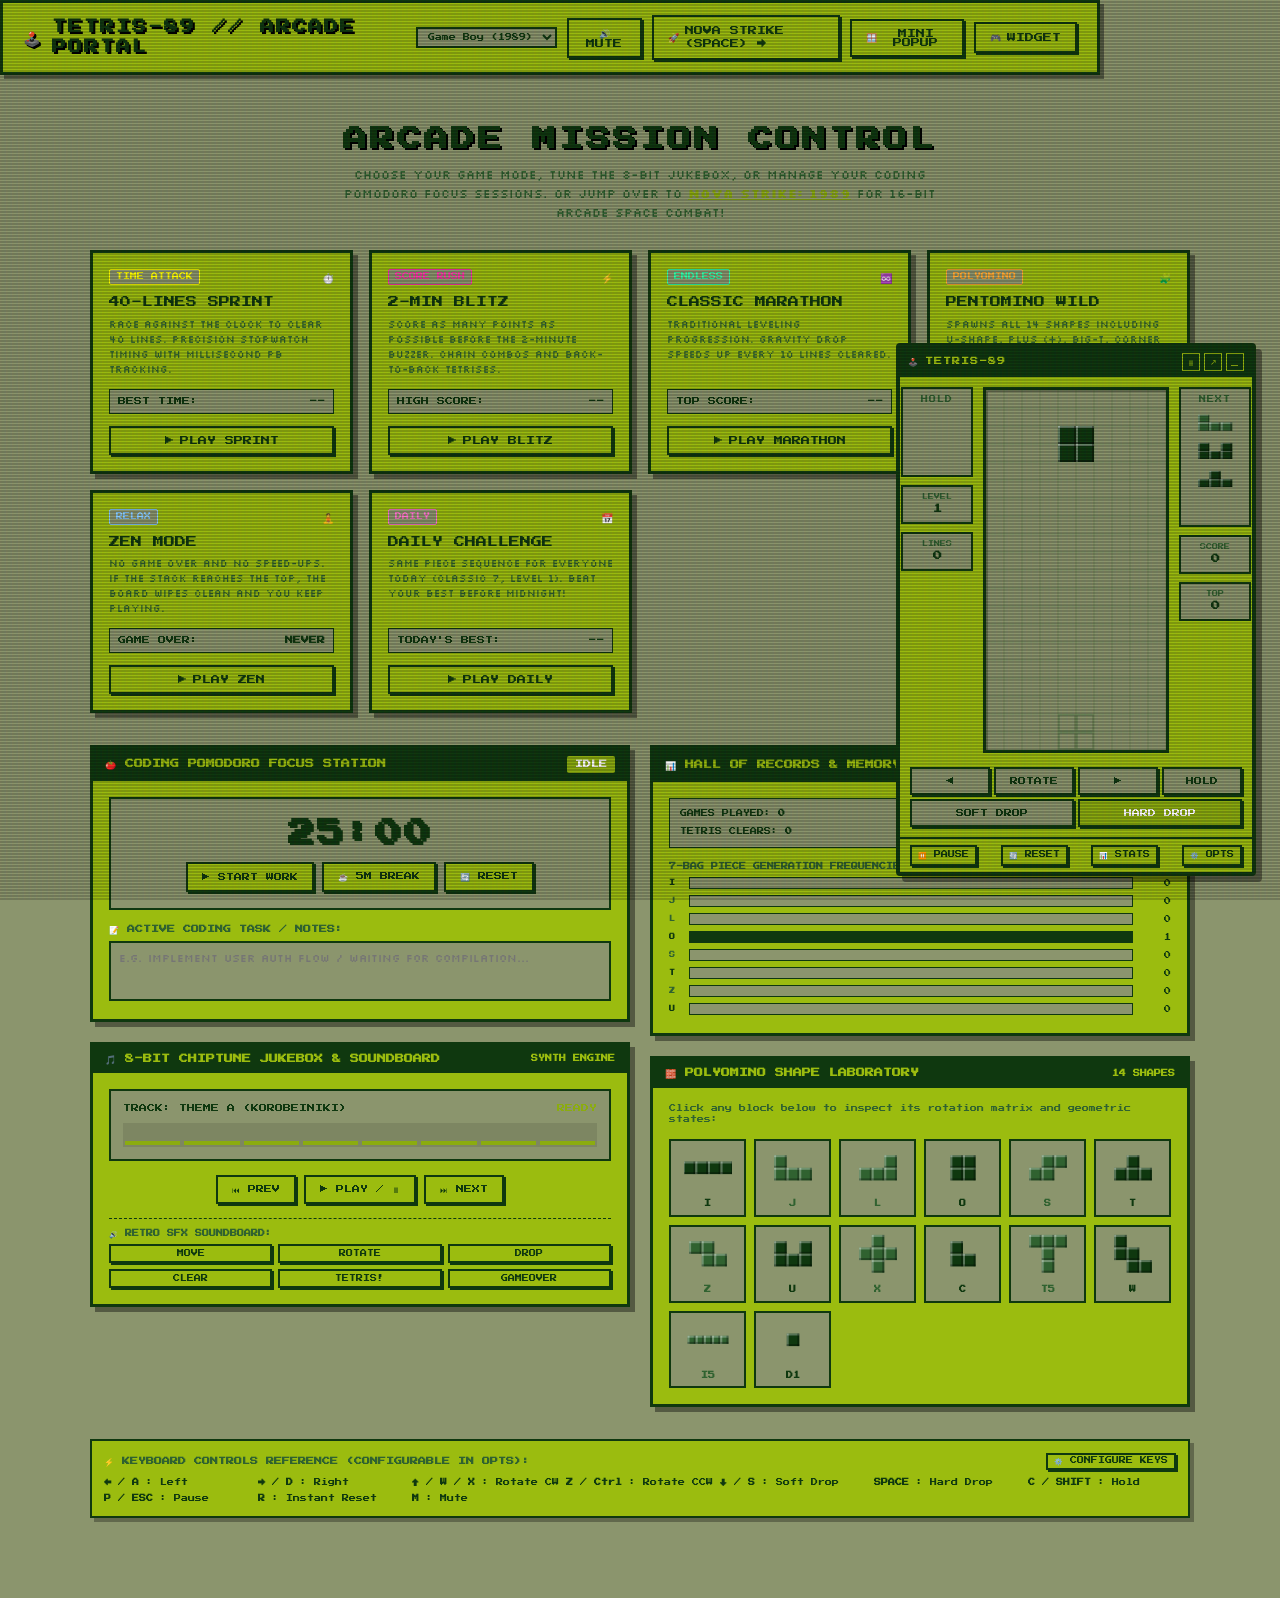
==== commit cd6e4e9a: "feat: swipe controls, volume sliders, PNG icons, Zen & Daily modes; fix Android build - Swipe gestur" ====
--- a/index.html
+++ b/index.html
@@ -6,7 +6,8 @@
   <title>Retro Classic Tetris - Mini Floating Popup</title>
   <link rel="stylesheet" href="css/style.css">
   <link rel="manifest" href="manifest.json">
-  <link rel="icon" href="data:image/svg+xml,<svg xmlns='http://www.w3.org/2000/svg' viewBox='0 0 100 100'><rect width='45' height='45' fill='%2300f0f0'/><rect x='50' width='45' height='45' fill='%23f0a000'/><rect y='50' width='45' height='45' fill='%2300f000'/><rect x='50' y='50' width='45' height='45' fill='%23f00000'/></svg>">
+  <link rel="icon" type="image/png" sizes="32x32" href="icons/favicon-32.png">
+  <link rel="apple-touch-icon" href="icons/apple-touch-icon.png">
   <script>
     if ('serviceWorker' in navigator) {
       window.addEventListener('load', () => {
@@ -145,6 +146,52 @@
           </button>
         </div>
       </div>
+
+      <!-- Mode 5: Zen -->
+      <div class="mode-card">
+        <div>
+          <div class="mode-card-header">
+            <span class="mode-tag" style="color: #88ccff; border-color: #88ccff;">RELAX</span>
+            <span>🧘</span>
+          </div>
+          <div class="mode-card-title">ZEN MODE</div>
+          <div class="mode-card-desc">
+            No game over and no speed-ups. If the stack reaches the top, the board wipes clean and you keep playing.
+          </div>
+        </div>
+        <div>
+          <div class="mode-card-stat">
+            <span>GAME OVER:</span>
+            <b>NEVER</b>
+          </div>
+          <button class="retro-btn primary btn-launch-mode" data-mode="zen" style="width: 100%;">
+            <span>▶</span> PLAY ZEN
+          </button>
+        </div>
+      </div>
+
+      <!-- Mode 6: Daily Challenge -->
+      <div class="mode-card">
+        <div>
+          <div class="mode-card-header">
+            <span class="mode-tag" style="color: #ff77cc; border-color: #ff77cc;">DAILY</span>
+            <span>📅</span>
+          </div>
+          <div class="mode-card-title">DAILY CHALLENGE</div>
+          <div class="mode-card-desc">
+            Same piece sequence for everyone today (classic 7, level 1). Beat your best before midnight!
+          </div>
+        </div>
+        <div>
+          <div class="mode-card-stat">
+            <span>TODAY'S BEST:</span>
+            <b id="hub-daily-pb">--</b>
+          </div>
+          <button class="retro-btn primary btn-launch-mode" data-mode="daily" style="width: 100%;">
+            <span>▶</span> PLAY DAILY
+          </button>
+        </div>
+      </div>
     </section>
 
     <!-- Hub 2-Column Dashboard Grid -->
@@ -423,6 +470,8 @@
           <option value="marathon">Classic Marathon (Endless)</option>
           <option value="sprint40">40 Lines Sprint (Time Attack)</option>
           <option value="blitz2min">2-Minute Blitz (Score Rush)</option>
+          <option value="zen">Zen (No Game Over)</option>
+          <option value="daily">Daily Challenge (Same Pieces Today)</option>
         </select>
       </div>
 
@@ -514,8 +563,18 @@
       </div>
 
       <div class="setting-row">
+        <span>Music Volume:</span>
+        <input type="range" id="bgm-volume-slider" min="0" max="100" value="30" style="width: 100px;">
+      </div>
+
+      <div class="setting-row">
         <span>Retro Sound Effects:</span>
         <input type="checkbox" id="sfx-toggle" checked>
+      </div>
+
+      <div class="setting-row">
+        <span>Effects Volume:</span>
+        <input type="range" id="sfx-volume-slider" min="0" max="100" value="55" style="width: 100px;">
       </div>
 
       <div class="modal-section-title">KEYBOARD CUSTOMIZER (CLICK TO REBIND)</div>
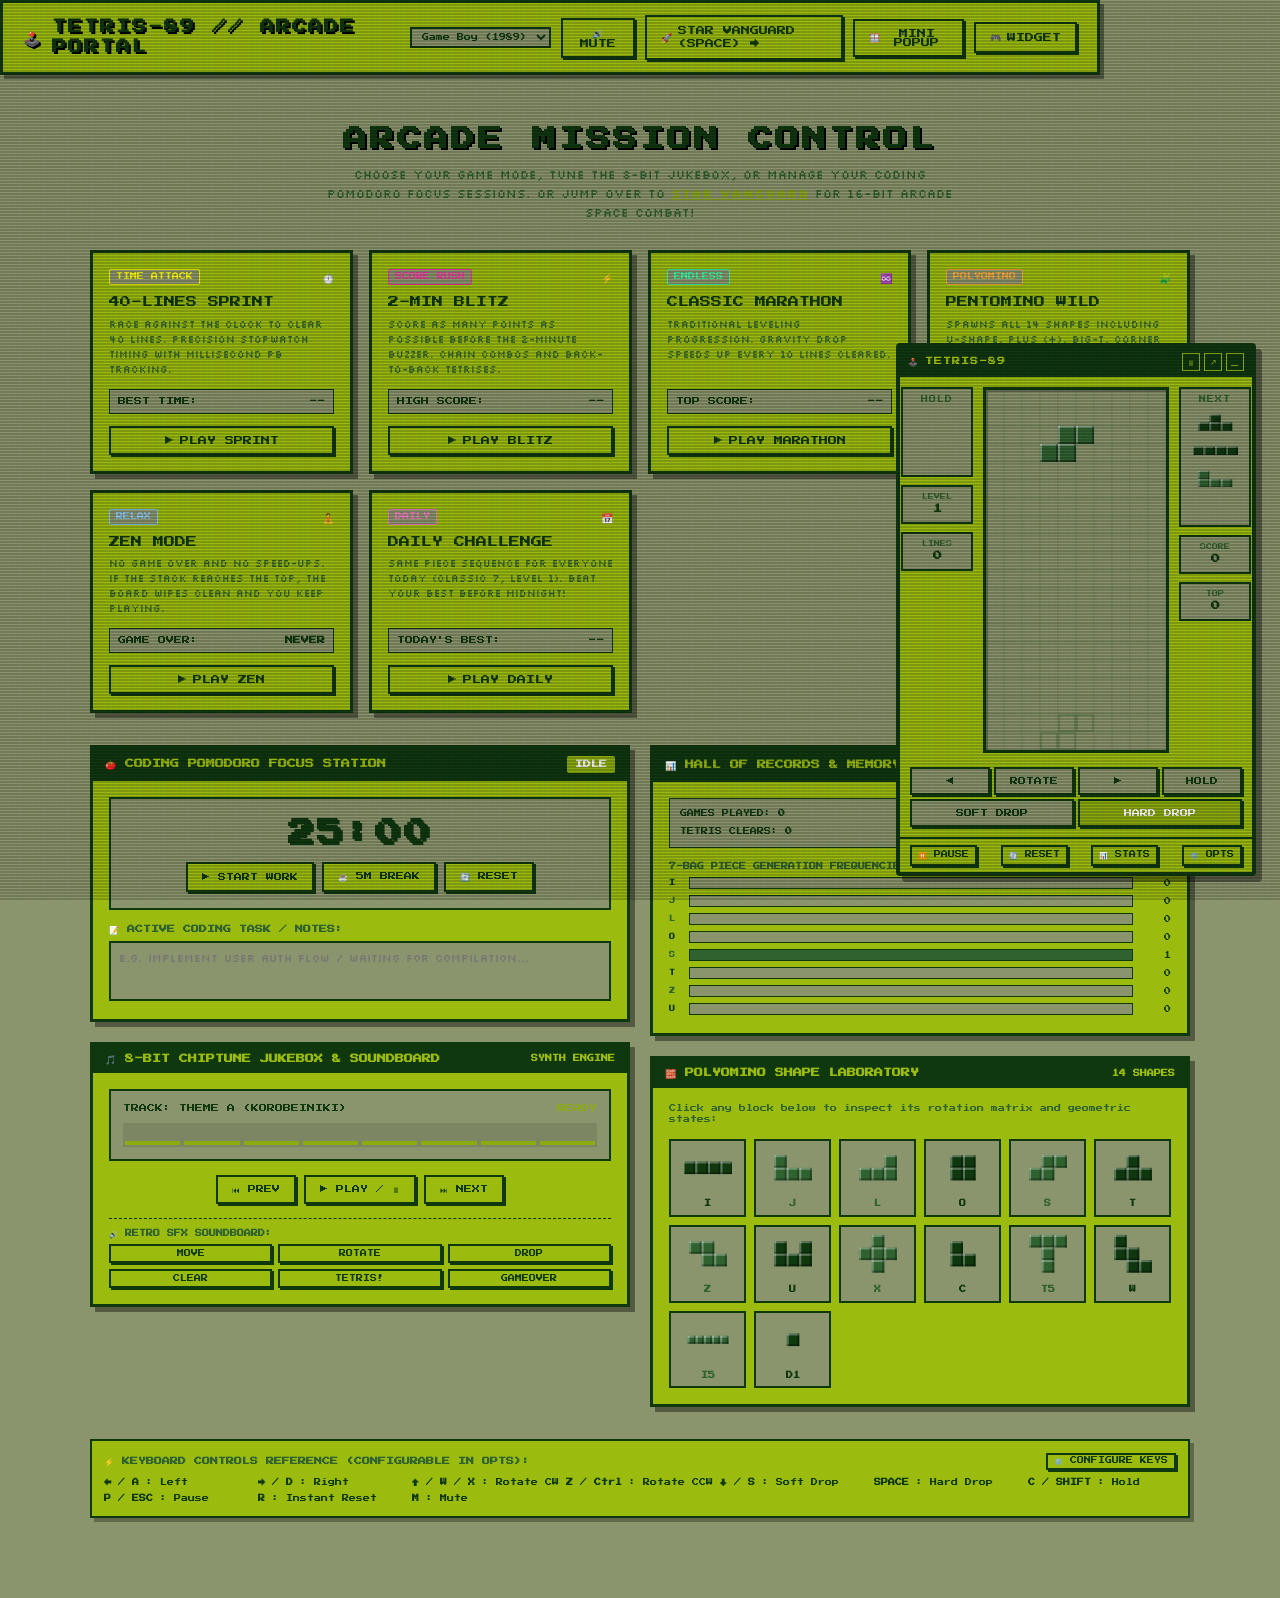
==== commit 7d0c2bbc: "feat: Star Vanguard gameplay overhaul; classic 7 pieces by default Star Vanguard (renamed from Nova " ====
--- a/index.html
+++ b/index.html
@@ -32,8 +32,8 @@
         <option value="matrix">Matrix Phosphor</option>
       </select>
       <button id="quick-mute-btn" class="retro-btn" title="Toggle Sound (M)">🔊 MUTE</button>
-      <a href="space.html" class="retro-btn primary" style="text-decoration: none;" title="Play Nova Strike: 1989 Space Shooter">
-        <span>🚀</span> NOVA STRIKE (SPACE) →
+      <a href="space.html" class="retro-btn primary" style="text-decoration: none;" title="Play Star Vanguard Space Shooter">
+        <span>🚀</span> STAR VANGUARD (SPACE) →
       </a>
       <button id="btn-demo-popout" class="retro-btn" title="Open floating standalone popup window">
         <span>🪟</span> MINI POPUP
@@ -49,7 +49,7 @@
     <div class="portal-hero">
       <h1 class="portal-hero-title">ARCADE MISSION CONTROL</h1>
       <p class="portal-hero-sub">
-        Choose your game mode, tune the 8-bit jukebox, or manage your coding Pomodoro focus sessions. Or jump over to <a href="space.html" style="color: var(--accent-color); font-weight: bold; text-decoration: underline;">Nova Strike: 1989</a> for 16-bit arcade space combat!
+        Choose your game mode, tune the 8-bit jukebox, or manage your coding Pomodoro focus sessions. Or jump over to <a href="space.html" style="color: var(--accent-color); font-weight: bold; text-decoration: underline;">Star Vanguard</a> for 16-bit arcade space combat!
       </p>
     </div>
 
@@ -490,9 +490,9 @@
       <div class="setting-row">
         <span>Shape Set / Mode:</span>
         <select id="piece-mode-select" class="setting-select">
+          <option value="classic">Classic 7 (Standard 1989)</option>
           <option value="extended">Extended (U-Shape, +, Corner, T5, W)</option>
           <option value="pentomino">Master Wild (All 14 Polyominoes)</option>
-          <option value="classic">Classic 7 (Standard 1989)</option>
         </select>
       </div>
 
